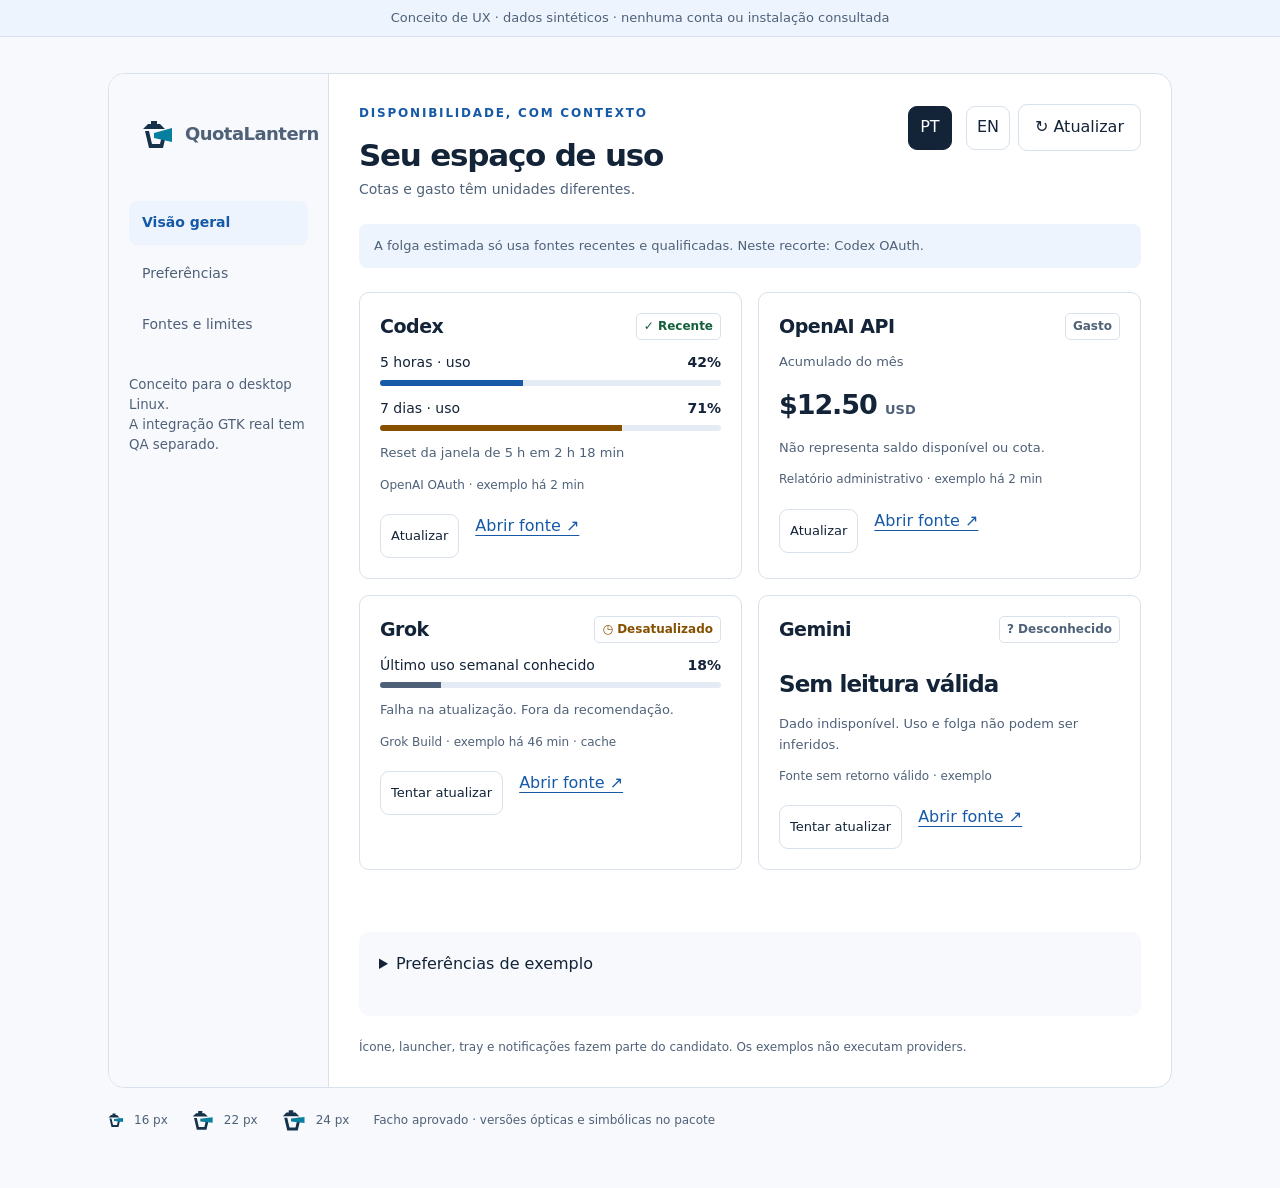
==== site/dashboard.html @ f38db079 "feat: release initial QuotaLantern Linux source preview" ====
<!doctype html><html lang="pt-BR"><head><meta charset="utf-8"><meta name="viewport" content="width=device-width,initial-scale=1"><title>QuotaLantern — Conceito do painel</title><link rel="icon" href="assets/facho-small-light.svg" type="image/svg+xml" media="(prefers-color-scheme: light)"><link rel="icon" href="assets/facho-small-dark.svg" type="image/svg+xml" media="(prefers-color-scheme: dark)"><link rel="stylesheet" href="style.css"><script src="ui.js" defer></script></head><body><a class="skip" href="#main" data-pt="Ir ao conteúdo" data-en="Skip to content">Ir ao conteúdo</a><div class="preview" data-pt="Conceito de UX · dados sintéticos · nenhuma conta ou instalação consultada" data-en="UX concept · synthetic data · no account or installation queried">Conceito de UX · dados sintéticos · nenhuma conta ou instalação consultada</div><div class="app-shell"><div class="app-window"><aside class="sidebar"><a class="brand" href="index.html"><picture><source media="(prefers-color-scheme: dark)" srcset="assets/facho-dark.svg"><img src="assets/facho-light.svg" alt="" width="32" height="32"></picture>QuotaLantern</a><a class="active" href="#main" data-pt="Visão geral" data-en="Overview">Visão geral</a><a href="#settings" data-pt="Preferências" data-en="Preferences">Preferências</a><a href="index.html#sources" data-pt="Fontes e limites" data-en="Sources & limits">Fontes e limites</a><small data-pt="Conceito para o desktop Linux.<br>A integração GTK real tem QA separado." data-en="Linux desktop concept.<br>Real GTK integration needs separate QA.">Conceito para o desktop Linux.<br>A integração GTK real tem QA separado.</small></aside><main class="workspace" id="main"><header class="app-header"><div><div class="eyebrow" data-pt="Disponibilidade, com contexto" data-en="Availability, with context">Disponibilidade, com contexto</div><h1 data-pt="Seu espaço de uso" data-en="Your usage workspace">Seu espaço de uso</h1><p data-pt="Cotas e gasto têm unidades diferentes." data-en="Quotas and spend have different units.">Cotas e gasto têm unidades diferentes.</p></div><div class="actions"><div class="lang" role="group" aria-label="Idioma / Language"><button type="button" data-lang="pt-BR" aria-pressed="true">PT</button><button type="button" data-lang="en" aria-pressed="false">EN</button></div><button type="button" data-demo-refresh data-pt="↻ Atualizar" data-en="↻ Refresh">↻ Atualizar</button></div></header><div class="notice-line" data-pt="A folga estimada só usa fontes recentes e qualificadas. Neste recorte: Codex OAuth." data-en="Headroom uses only fresh, qualified sources. In this scope: Codex OAuth.">A folga estimada só usa fontes recentes e qualificadas. Neste recorte: Codex OAuth.</div>
<div class="provider-grid"><article class="provider-card"><div class="provider-head"><h3>Codex</h3><span class="chip ok" data-pt="✓ Recente" data-en="✓ Fresh">✓ Recente</span></div><div class="meter-label"><span data-pt="5 horas · uso" data-en="5 hours · used">5 horas · uso</span><strong>42%</strong></div><div class="track" role="meter" aria-label="Codex 5 horas / 5 hours" aria-valuemin="0" aria-valuemax="100" aria-valuenow="42"><div class="fill" style="width:42%"></div></div><div class="meter-label"><span data-pt="7 dias · uso" data-en="7 days · used">7 dias · uso</span><strong>71%</strong></div><div class="track" role="meter" aria-label="Codex 7 dias / 7 days" aria-valuemin="0" aria-valuemax="100" aria-valuenow="71"><div class="fill warn" style="width:71%"></div></div><p data-pt="Reset da janela de 5 h em 2 h 18 min" data-en="5 h window resets in 2 h 18 min">Reset da janela de 5 h em 2 h 18 min</p><div class="source" data-pt="OpenAI OAuth · exemplo há 2 min" data-en="OpenAI OAuth · example 2 min ago">OpenAI OAuth · exemplo há 2 min</div><div class="card-actions"><button type="button" data-demo-refresh data-provider="Codex" data-pt="Atualizar" data-en="Refresh">Atualizar</button><a href="https://chatgpt.com/codex/settings/usage" target="_blank" rel="noopener noreferrer" data-pt="Abrir fonte ↗" data-en="Open source ↗">Abrir fonte ↗</a></div></article>
<article class="provider-card"><div class="provider-head"><h3>OpenAI API</h3><span class="chip" data-pt="Gasto" data-en="Spend">Gasto</span></div><p data-pt="Acumulado do mês" data-en="Month to date">Acumulado do mês</p><div class="cost">$12.50 <span>USD</span></div><p data-pt="Não representa saldo disponível ou cota." data-en="Does not represent available balance or quota.">Não representa saldo disponível ou cota.</p><div class="source" data-pt="Relatório administrativo · exemplo há 2 min" data-en="Admin cost report · example 2 min ago">Relatório administrativo · exemplo há 2 min</div><div class="card-actions"><button type="button" data-demo-refresh data-provider="OpenAI API" data-pt="Atualizar" data-en="Refresh">Atualizar</button><a href="https://platform.openai.com/usage" target="_blank" rel="noopener noreferrer" data-pt="Abrir fonte ↗" data-en="Open source ↗">Abrir fonte ↗</a></div></article>
<article class="provider-card"><div class="provider-head"><h3>Grok</h3><span class="chip warn" data-pt="◷ Desatualizado" data-en="◷ Stale">◷ Desatualizado</span></div><div class="meter-label"><span data-pt="Último uso semanal conhecido" data-en="Last known weekly usage">Último uso semanal conhecido</span><strong>18%</strong></div><div class="track"><div class="fill" style="width:18%;background:var(--muted)"></div></div><p data-pt="Falha na atualização. Fora da recomendação." data-en="Refresh failed. Excluded from recommendations.">Falha na atualização. Fora da recomendação.</p><div class="source" data-pt="Grok Build · exemplo há 46 min · cache" data-en="Grok Build · example 46 min ago · cache">Grok Build · exemplo há 46 min · cache</div><div class="card-actions"><button type="button" data-demo-refresh data-provider="Grok" data-pt="Tentar atualizar" data-en="Try refresh">Tentar atualizar</button><a href="https://grok.com/" target="_blank" rel="noopener noreferrer" data-pt="Abrir fonte ↗" data-en="Open source ↗">Abrir fonte ↗</a></div></article>
<article class="provider-card"><div class="provider-head"><h3>Gemini</h3><span class="chip" data-pt="? Desconhecido" data-en="? Unknown">? Desconhecido</span></div><div class="unknown" data-pt="Sem leitura válida" data-en="No valid reading">Sem leitura válida</div><p data-pt="Dado indisponível. Uso e folga não podem ser inferidos." data-en="Reading unavailable. Usage and headroom cannot be inferred.">Dado indisponível. Uso e folga não podem ser inferidos.</p><div class="source" data-pt="Fonte sem retorno válido · exemplo" data-en="No valid response from source · example">Fonte sem retorno válido · exemplo</div><div class="card-actions"><button type="button" data-demo-refresh data-provider="Gemini" data-pt="Tentar atualizar" data-en="Try refresh">Tentar atualizar</button><a href="https://aistudio.google.com/" target="_blank" rel="noopener noreferrer" data-pt="Abrir fonte ↗" data-en="Open source ↗">Abrir fonte ↗</a></div></article></div><p class="demo-status" role="status" aria-live="polite" id="demo-status"></p>
<details class="settings" id="settings"><summary data-pt="Preferências de exemplo" data-en="Example preferences">Preferências de exemplo</summary><label><input type="checkbox" checked><span data-pt="Avisar quando uma cota se recuperar" data-en="Notify when an allowance recovers">Avisar quando uma cota se recuperar</span></label><label><input type="checkbox"><span data-pt="Incluir som nas notificações" data-en="Play a notification sound">Incluir som nas notificações</span></label><p class="small" data-pt="Controles locais do conceito. Não alteram a configuração instalada." data-en="Local concept controls. Installed configuration is not changed.">Controles locais do conceito. Não alteram a configuração instalada.</p></details><p class="app-bottom" data-pt="Ícone, launcher, tray e notificações fazem parte do candidato. Os exemplos não executam providers." data-en="Icon, launcher, tray and notifications belong to the candidate. Examples do not execute providers.">Ícone, launcher, tray e notificações fazem parte do candidato. Os exemplos não executam providers.</p></main></div><div class="icon-strip" aria-label="Proposta do ícone em tamanhos de painel"><figure><picture><source media="(prefers-color-scheme: dark)" srcset="assets/facho-small-dark.svg"><img src="assets/facho-small-light.svg" alt="" width="16" height="16"></picture><figcaption>16 px</figcaption></figure><figure><picture><source media="(prefers-color-scheme: dark)" srcset="assets/facho-small-dark.svg"><img src="assets/facho-small-light.svg" alt="" width="22" height="22"></picture><figcaption>22 px</figcaption></figure><figure><picture><source media="(prefers-color-scheme: dark)" srcset="assets/facho-small-dark.svg"><img src="assets/facho-small-light.svg" alt="" width="24" height="24"></picture><figcaption>24 px</figcaption></figure><span data-pt="Facho aprovado · versões ópticas e simbólicas no pacote" data-en="Approved Facho · optical and symbolic versions in the package">Facho aprovado · versões ópticas e simbólicas no pacote</span></div></div></body></html>
---- site/style.css ----
:root{color-scheme:light dark;--bg:#f7f9fc;--surface:#fff;--ink:#132338;--muted:#4f6178;--line:#d8e1ec;--accent:#165aa7;--soft:#edf4fd;--ok:#14603c;--warn:#875000;--error:#a52b34;--track:#e4ebf4;font-family:system-ui,-apple-system,BlinkMacSystemFont,"Segoe UI",sans-serif;font-size:16px}
*{box-sizing:border-box}body{margin:0;background:var(--bg);color:var(--ink);line-height:1.55}a{color:var(--accent);text-underline-offset:4px}button,.button{font:inherit;border:1px solid var(--line);border-radius:9px;padding:10px 16px;background:var(--surface);color:var(--ink);cursor:pointer;text-decoration:none;display:inline-flex;align-items:center;justify-content:center;min-height:44px;gap:8px}button:hover,.button:hover{background:var(--soft)}.primary{background:var(--accent);color:#fff;border-color:var(--accent)}.primary:hover{background:#124d91;color:#fff}button:focus-visible,a:focus-visible{outline:3px solid #9a5c00;outline-offset:4px}img{max-width:100%;display:block}.brand{display:flex;align-items:center;gap:11px;font-weight:700;text-decoration:none;color:var(--ink);letter-spacing:-.03em}.brand picture{display:block;flex:none}.brand img{width:38px;height:38px}.shell{max-width:1120px;margin:auto;padding:0 28px}.nav{display:flex;align-items:center;justify-content:space-between;padding:22px 0;gap:20px}.nav-links,.actions,.lang{display:flex;align-items:center;gap:14px;flex-wrap:wrap}.lang button{padding:7px 10px;min-width:44px}.lang button[aria-pressed=true]{background:var(--ink);color:var(--surface);border-color:var(--ink)}.preview{font-size:13px;padding:8px 16px;text-align:center;background:var(--soft);color:var(--muted);border-bottom:1px solid var(--line)}h1,h2,h3,p{margin:0}h1{font-size:clamp(36px,5.8vw,68px);line-height:1.06;letter-spacing:-.055em;max-width:790px}h2{font-size:32px;line-height:1.2;letter-spacing:-.04em}h3{font-size:19px;line-height:1.3;letter-spacing:-.025em}.eyebrow{font-size:12px;letter-spacing:.15em;font-weight:650;text-transform:uppercase;color:var(--accent);margin-bottom:16px}.muted{color:var(--muted)}.hero{padding:70px 0 42px;display:grid;grid-template-columns:1.2fr .8fr;gap:56px;align-items:center}.hero .lead{font-size:19px;color:var(--muted);max-width:560px;margin:24px 0}.hero .actions{margin:24px 0}.small{font-size:13px;color:var(--muted)}.sample-window{background:var(--surface);border:1px solid var(--line);border-radius:16px;box-shadow:0 16px 45px #13233810;overflow:hidden}.window-bar{padding:14px 18px;border-bottom:1px solid var(--line);display:flex;align-items:center;justify-content:space-between;gap:12px}.window-bar .brand img{width:24px;height:24px}.sample-content{padding:20px}.provider-head{display:flex;align-items:center;justify-content:space-between;gap:16px;margin-bottom:12px}.chip{display:inline-flex;align-items:center;gap:5px;border:1px solid var(--line);border-radius:5px;font-size:12px;padding:3px 7px;font-weight:600;color:var(--muted);white-space:nowrap}.chip.ok{color:var(--ok)}.chip.warn{color:var(--warn)}.chip.error{color:var(--error)}.meter-label{display:flex;justify-content:space-between;gap:16px;font-size:14px;margin:12px 0 6px}.track{height:6px;border-radius:20px;background:var(--track);overflow:hidden}.fill{height:100%;background:var(--accent)}.fill.warn{background:var(--warn)}.source{font-size:12px;color:var(--muted);margin-top:8px}.sample-divider{height:1px;background:var(--line);margin:20px 0}.cost{font-size:27px;font-weight:650;font-variant-numeric:tabular-nums;letter-spacing:-.04em}.cost span{font-size:13px;color:var(--muted);letter-spacing:0}.facts{display:grid;grid-template-columns:repeat(3,1fr);gap:30px;padding:46px 0 65px;border-bottom:1px solid var(--line)}.facts p{color:var(--muted);margin-top:12px}.section{padding:64px 0;border-bottom:1px solid var(--line)}.section p{max-width:720px;margin:18px 0;color:var(--muted)}.support{width:100%;border-collapse:collapse;font-size:14px;margin-top:28px}.support th,.support td{text-align:left;padding:16px 14px;border-bottom:1px solid var(--line);vertical-align:top}.support th:first-child,.support td:first-child{padding-left:0}.support th{color:var(--muted);font-weight:550}.support td:first-child{font-weight:650}.two-col{display:grid;grid-template-columns:1fr 1fr;gap:50px}.note{background:var(--soft);padding:20px;border-radius:10px}.note p{margin:10px 0 0}.footer{padding:30px 0 50px;display:flex;justify-content:space-between;align-items:center;gap:20px;font-size:13px;color:var(--muted)}.skip{position:absolute;top:-80px;left:16px;background:var(--surface);padding:10px;z-index:5}.skip:focus{top:10px}.app-shell{max-width:1120px;margin:36px auto;padding:0 28px}.app-window{display:grid;grid-template-columns:220px 1fr;background:var(--surface);border:1px solid var(--line);border-radius:16px;overflow:hidden;min-height:650px}.sidebar{padding:26px 20px;background:var(--bg);border-right:1px solid var(--line)}.sidebar .brand{font-size:18px;margin-bottom:40px}.sidebar .brand img{width:32px;height:32px}.sidebar a{display:flex;align-items:center;text-decoration:none;color:var(--muted);padding:11px 13px;margin:7px 0;border-radius:8px;font-size:14px;min-height:44px}.sidebar a.active{background:var(--soft);color:var(--accent);font-weight:650}.sidebar small{display:block;margin-top:28px;color:var(--muted);line-height:1.5}.workspace{padding:30px}.app-header{display:flex;justify-content:space-between;gap:16px;align-items:start}.app-header h1{font-size:31px;letter-spacing:-.04em}.app-header p{font-size:14px;color:var(--muted);margin-top:7px}.app-header .actions{gap:8px}.notice-line{margin:24px 0;padding:12px 15px;background:var(--soft);border-radius:8px;font-size:13px;color:var(--muted)}.provider-grid{display:grid;grid-template-columns:1fr 1fr;gap:16px}.provider-card{border:1px solid var(--line);border-radius:10px;padding:20px}.provider-card p{font-size:13px;color:var(--muted);margin:12px 0}.card-actions{display:flex;gap:16px;margin-top:20px}.card-actions button{font-size:13px;padding:6px 10px;min-height:44px}.unknown{font-size:23px;letter-spacing:-.04em;font-weight:600;margin:24px 0 6px}.app-bottom{font-size:12px;color:var(--muted);margin-top:22px}.demo-status{margin:16px 0;color:var(--muted);font-size:13px;min-height:22px}.settings{margin-top:24px;padding:20px;background:var(--bg);border-radius:10px}.settings summary{cursor:pointer;min-height:44px}.settings label{display:flex;align-items:center;gap:12px;min-height:44px}.settings input{width:20px;height:20px;accent-color:var(--accent)}.icon-strip{display:flex;align-items:center;gap:24px;padding:20px 0;color:var(--muted);font-size:12px}.icon-strip figure{margin:0;display:flex;align-items:center;gap:10px}.icon-strip img{flex:none}.icon-strip .symbolic{background:var(--ink);padding:6px;border-radius:6px;box-sizing:content-box}.icon-strip figcaption{white-space:nowrap}[hidden]{display:none!important}
@media(prefers-color-scheme:dark){:root{--bg:#101b2b;--surface:#17263b;--ink:#eef4fe;--muted:#b5c4d8;--line:#344762;--accent:#87baff;--soft:#213550;--ok:#83d5ab;--warn:#ffd18a;--error:#ffadb1;--track:#34445d}.primary{background:#87baff;color:#102033;border-color:#87baff}.primary:hover{background:#a6cbff;color:#102033}button:focus-visible,a:focus-visible{outline-color:#ffd18a}.sample-window{box-shadow:none}}
@media(max-width:900px){.hero{gap:28px;grid-template-columns:1fr 1fr}.hero h1{font-size:46px}.app-window{grid-template-columns:1fr}.sidebar{border-right:0;border-bottom:1px solid var(--line);display:flex;align-items:center;gap:12px;padding:15px 20px;flex-wrap:wrap}.sidebar .brand{margin:0 auto 0 0}.sidebar a{margin:0}.sidebar small{display:none}.workspace{padding:24px}.app-header{flex-wrap:wrap}}
@media(max-width:620px){.shell,.app-shell{padding:0 18px}.nav{flex-wrap:wrap;padding:18px 0;gap:14px}.nav-links{font-size:14px}.hero{grid-template-columns:1fr;padding:40px 0 30px;gap:24px}.hero h1{font-size:42px}.hero .lead{font-size:17px}.facts,.two-col,.provider-grid{grid-template-columns:1fr;gap:22px}.facts{padding:30px 0 40px}.section{padding:40px 0}.section h2{font-size:28px}.support,.support tbody,.support tr,.support td{display:block}.support thead{display:none}.support tr{padding:15px 0;border-bottom:1px solid var(--line)}.support td{padding:4px 0;border:0}.footer{flex-wrap:wrap}.app-shell{margin:22px auto}.workspace{padding:18px}.sidebar{padding:14px}.sidebar a{padding:8px}.app-header h1{font-size:28px}.provider-card{padding:18px}.icon-strip{flex-wrap:wrap;gap:18px}.preview{font-size:12px}.app-window{border-radius:12px}}
@media(prefers-reduced-motion:no-preference){button,a{transition:background-color .12s ease,color .12s ease}}
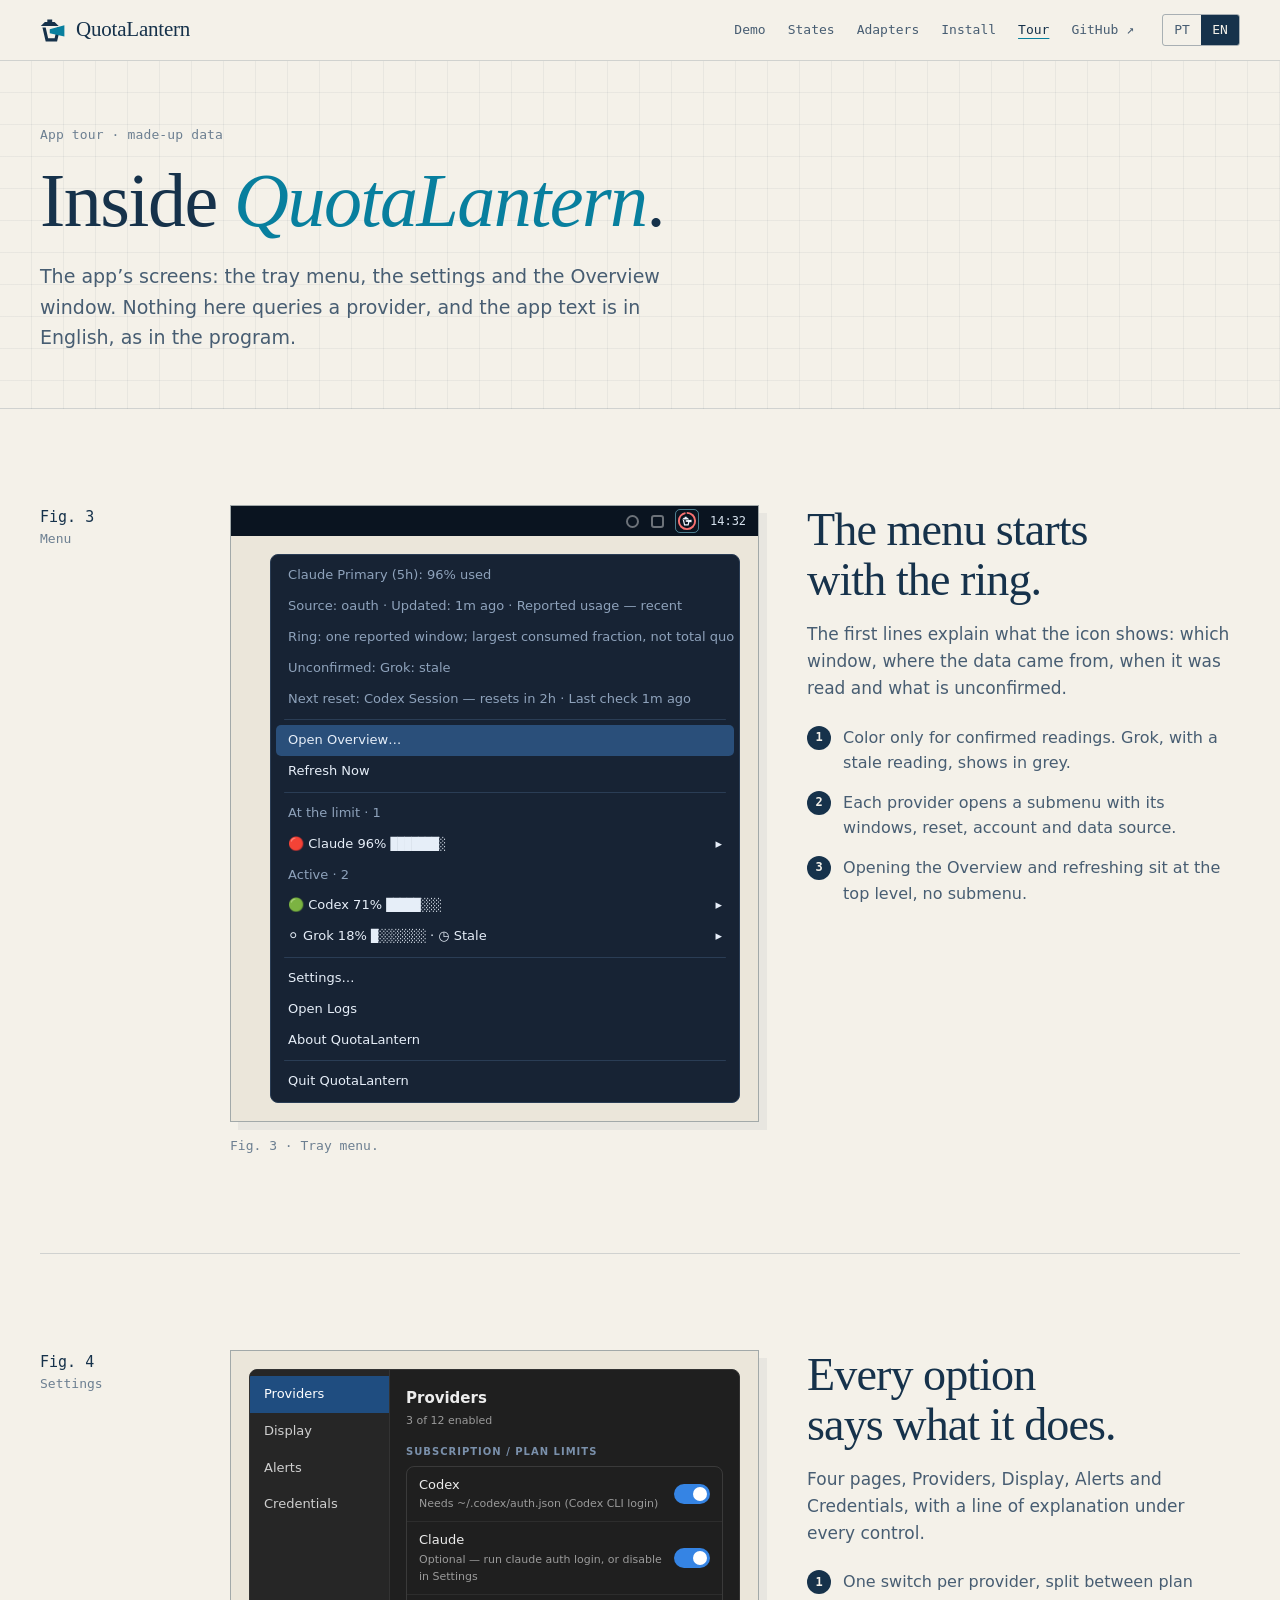
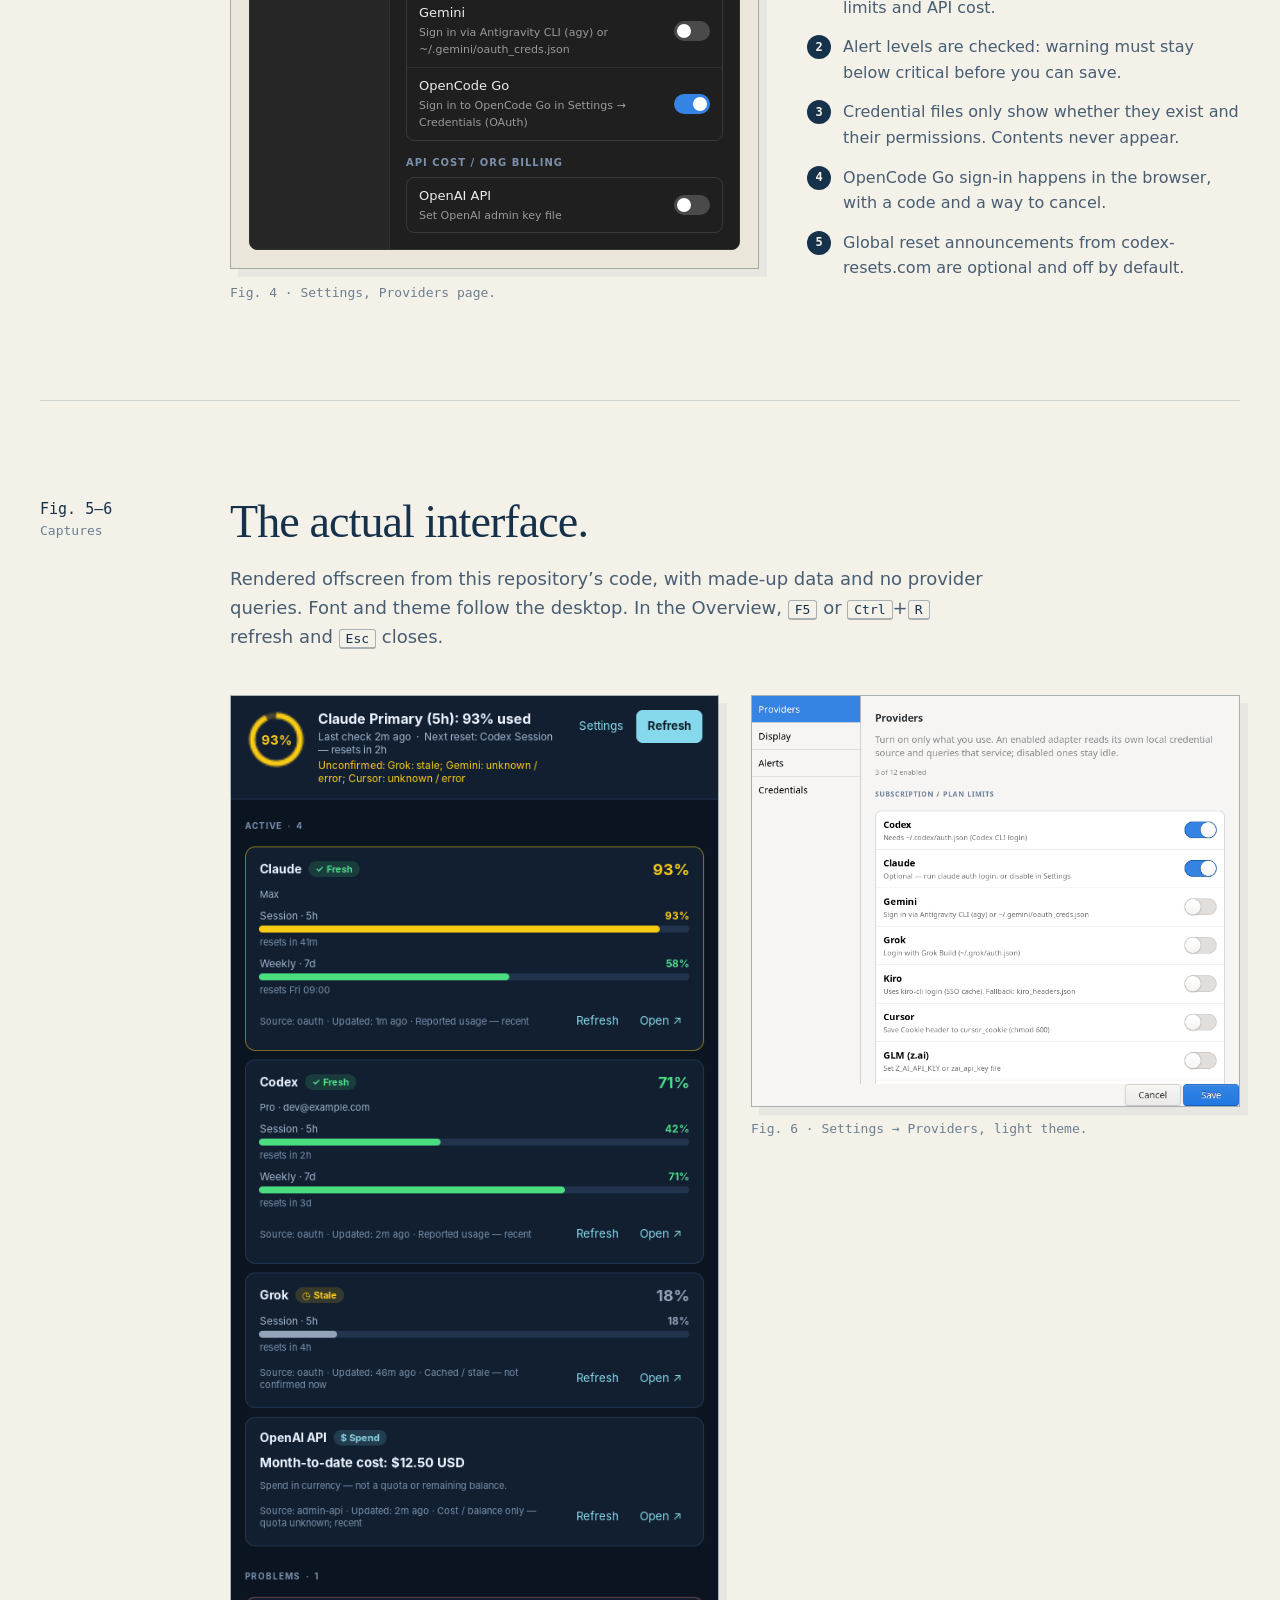
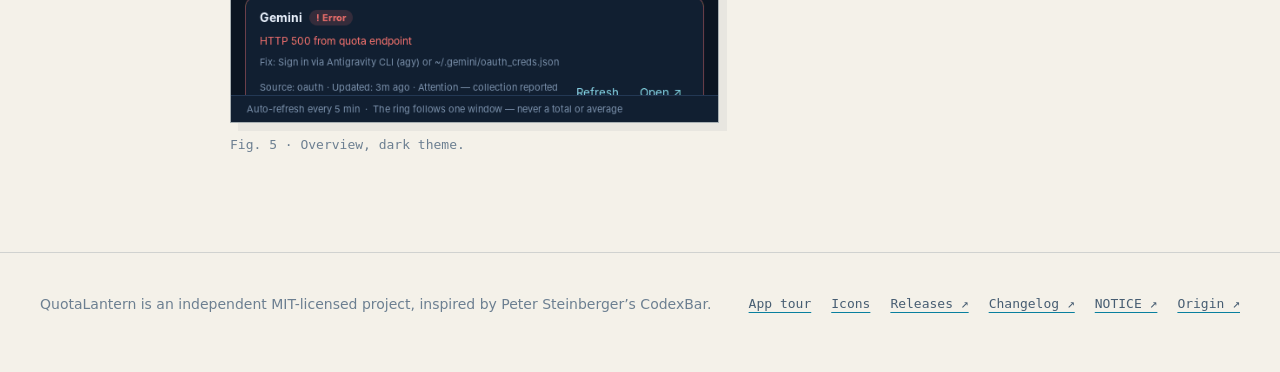
==== commit 9e6ec989: "feat(site): redesign website as an instrument data sheet The previous landing page followed a generi" ====
--- a/site/dashboard.html
+++ b/site/dashboard.html
@@ -1,6 +1,154 @@
-<!doctype html><html lang="pt-BR"><head><meta charset="utf-8"><meta name="viewport" content="width=device-width,initial-scale=1"><title>QuotaLantern — Conceito do painel</title><link rel="icon" href="assets/facho-small-light.svg" type="image/svg+xml" media="(prefers-color-scheme: light)"><link rel="icon" href="assets/facho-small-dark.svg" type="image/svg+xml" media="(prefers-color-scheme: dark)"><link rel="stylesheet" href="style.css"><script src="ui.js" defer></script></head><body><a class="skip" href="#main" data-pt="Ir ao conteúdo" data-en="Skip to content">Ir ao conteúdo</a><div class="preview" data-pt="Conceito de UX · dados sintéticos · nenhuma conta ou instalação consultada" data-en="UX concept · synthetic data · no account or installation queried">Conceito de UX · dados sintéticos · nenhuma conta ou instalação consultada</div><div class="app-shell"><div class="app-window"><aside class="sidebar"><a class="brand" href="index.html"><picture><source media="(prefers-color-scheme: dark)" srcset="assets/facho-dark.svg"><img src="assets/facho-light.svg" alt="" width="32" height="32"></picture>QuotaLantern</a><a class="active" href="#main" data-pt="Visão geral" data-en="Overview">Visão geral</a><a href="#settings" data-pt="Preferências" data-en="Preferences">Preferências</a><a href="index.html#sources" data-pt="Fontes e limites" data-en="Sources & limits">Fontes e limites</a><small data-pt="Conceito para o desktop Linux.<br>A integração GTK real tem QA separado." data-en="Linux desktop concept.<br>Real GTK integration needs separate QA.">Conceito para o desktop Linux.<br>A integração GTK real tem QA separado.</small></aside><main class="workspace" id="main"><header class="app-header"><div><div class="eyebrow" data-pt="Disponibilidade, com contexto" data-en="Availability, with context">Disponibilidade, com contexto</div><h1 data-pt="Seu espaço de uso" data-en="Your usage workspace">Seu espaço de uso</h1><p data-pt="Cotas e gasto têm unidades diferentes." data-en="Quotas and spend have different units.">Cotas e gasto têm unidades diferentes.</p></div><div class="actions"><div class="lang" role="group" aria-label="Idioma / Language"><button type="button" data-lang="pt-BR" aria-pressed="true">PT</button><button type="button" data-lang="en" aria-pressed="false">EN</button></div><button type="button" data-demo-refresh data-pt="↻ Atualizar" data-en="↻ Refresh">↻ Atualizar</button></div></header><div class="notice-line" data-pt="A folga estimada só usa fontes recentes e qualificadas. Neste recorte: Codex OAuth." data-en="Headroom uses only fresh, qualified sources. In this scope: Codex OAuth.">A folga estimada só usa fontes recentes e qualificadas. Neste recorte: Codex OAuth.</div>
-<div class="provider-grid"><article class="provider-card"><div class="provider-head"><h3>Codex</h3><span class="chip ok" data-pt="✓ Recente" data-en="✓ Fresh">✓ Recente</span></div><div class="meter-label"><span data-pt="5 horas · uso" data-en="5 hours · used">5 horas · uso</span><strong>42%</strong></div><div class="track" role="meter" aria-label="Codex 5 horas / 5 hours" aria-valuemin="0" aria-valuemax="100" aria-valuenow="42"><div class="fill" style="width:42%"></div></div><div class="meter-label"><span data-pt="7 dias · uso" data-en="7 days · used">7 dias · uso</span><strong>71%</strong></div><div class="track" role="meter" aria-label="Codex 7 dias / 7 days" aria-valuemin="0" aria-valuemax="100" aria-valuenow="71"><div class="fill warn" style="width:71%"></div></div><p data-pt="Reset da janela de 5 h em 2 h 18 min" data-en="5 h window resets in 2 h 18 min">Reset da janela de 5 h em 2 h 18 min</p><div class="source" data-pt="OpenAI OAuth · exemplo há 2 min" data-en="OpenAI OAuth · example 2 min ago">OpenAI OAuth · exemplo há 2 min</div><div class="card-actions"><button type="button" data-demo-refresh data-provider="Codex" data-pt="Atualizar" data-en="Refresh">Atualizar</button><a href="https://chatgpt.com/codex/settings/usage" target="_blank" rel="noopener noreferrer" data-pt="Abrir fonte ↗" data-en="Open source ↗">Abrir fonte ↗</a></div></article>
-<article class="provider-card"><div class="provider-head"><h3>OpenAI API</h3><span class="chip" data-pt="Gasto" data-en="Spend">Gasto</span></div><p data-pt="Acumulado do mês" data-en="Month to date">Acumulado do mês</p><div class="cost">$12.50 <span>USD</span></div><p data-pt="Não representa saldo disponível ou cota." data-en="Does not represent available balance or quota.">Não representa saldo disponível ou cota.</p><div class="source" data-pt="Relatório administrativo · exemplo há 2 min" data-en="Admin cost report · example 2 min ago">Relatório administrativo · exemplo há 2 min</div><div class="card-actions"><button type="button" data-demo-refresh data-provider="OpenAI API" data-pt="Atualizar" data-en="Refresh">Atualizar</button><a href="https://platform.openai.com/usage" target="_blank" rel="noopener noreferrer" data-pt="Abrir fonte ↗" data-en="Open source ↗">Abrir fonte ↗</a></div></article>
-<article class="provider-card"><div class="provider-head"><h3>Grok</h3><span class="chip warn" data-pt="◷ Desatualizado" data-en="◷ Stale">◷ Desatualizado</span></div><div class="meter-label"><span data-pt="Último uso semanal conhecido" data-en="Last known weekly usage">Último uso semanal conhecido</span><strong>18%</strong></div><div class="track"><div class="fill" style="width:18%;background:var(--muted)"></div></div><p data-pt="Falha na atualização. Fora da recomendação." data-en="Refresh failed. Excluded from recommendations.">Falha na atualização. Fora da recomendação.</p><div class="source" data-pt="Grok Build · exemplo há 46 min · cache" data-en="Grok Build · example 46 min ago · cache">Grok Build · exemplo há 46 min · cache</div><div class="card-actions"><button type="button" data-demo-refresh data-provider="Grok" data-pt="Tentar atualizar" data-en="Try refresh">Tentar atualizar</button><a href="https://grok.com/" target="_blank" rel="noopener noreferrer" data-pt="Abrir fonte ↗" data-en="Open source ↗">Abrir fonte ↗</a></div></article>
-<article class="provider-card"><div class="provider-head"><h3>Gemini</h3><span class="chip" data-pt="? Desconhecido" data-en="? Unknown">? Desconhecido</span></div><div class="unknown" data-pt="Sem leitura válida" data-en="No valid reading">Sem leitura válida</div><p data-pt="Dado indisponível. Uso e folga não podem ser inferidos." data-en="Reading unavailable. Usage and headroom cannot be inferred.">Dado indisponível. Uso e folga não podem ser inferidos.</p><div class="source" data-pt="Fonte sem retorno válido · exemplo" data-en="No valid response from source · example">Fonte sem retorno válido · exemplo</div><div class="card-actions"><button type="button" data-demo-refresh data-provider="Gemini" data-pt="Tentar atualizar" data-en="Try refresh">Tentar atualizar</button><a href="https://aistudio.google.com/" target="_blank" rel="noopener noreferrer" data-pt="Abrir fonte ↗" data-en="Open source ↗">Abrir fonte ↗</a></div></article></div><p class="demo-status" role="status" aria-live="polite" id="demo-status"></p>
-<details class="settings" id="settings"><summary data-pt="Preferências de exemplo" data-en="Example preferences">Preferências de exemplo</summary><label><input type="checkbox" checked><span data-pt="Avisar quando uma cota se recuperar" data-en="Notify when an allowance recovers">Avisar quando uma cota se recuperar</span></label><label><input type="checkbox"><span data-pt="Incluir som nas notificações" data-en="Play a notification sound">Incluir som nas notificações</span></label><p class="small" data-pt="Controles locais do conceito. Não alteram a configuração instalada." data-en="Local concept controls. Installed configuration is not changed.">Controles locais do conceito. Não alteram a configuração instalada.</p></details><p class="app-bottom" data-pt="Ícone, launcher, tray e notificações fazem parte do candidato. Os exemplos não executam providers." data-en="Icon, launcher, tray and notifications belong to the candidate. Examples do not execute providers.">Ícone, launcher, tray e notificações fazem parte do candidato. Os exemplos não executam providers.</p></main></div><div class="icon-strip" aria-label="Proposta do ícone em tamanhos de painel"><figure><picture><source media="(prefers-color-scheme: dark)" srcset="assets/facho-small-dark.svg"><img src="assets/facho-small-light.svg" alt="" width="16" height="16"></picture><figcaption>16 px</figcaption></figure><figure><picture><source media="(prefers-color-scheme: dark)" srcset="assets/facho-small-dark.svg"><img src="assets/facho-small-light.svg" alt="" width="22" height="22"></picture><figcaption>22 px</figcaption></figure><figure><picture><source media="(prefers-color-scheme: dark)" srcset="assets/facho-small-dark.svg"><img src="assets/facho-small-light.svg" alt="" width="24" height="24"></picture><figcaption>24 px</figcaption></figure><span data-pt="Facho aprovado · versões ópticas e simbólicas no pacote" data-en="Approved Facho · optical and symbolic versions in the package">Facho aprovado · versões ópticas e simbólicas no pacote</span></div></div></body></html>
+<!doctype html>
+<html lang="pt-BR">
+<head>
+<meta charset="utf-8">
+<meta name="viewport" content="width=device-width,initial-scale=1">
+<title>QuotaLantern · Tour do app</title>
+<meta name="description" content="As telas do QuotaLantern com dados inventados: menu da bandeja, configurações e janela Overview." data-pt-content="As telas do QuotaLantern com dados inventados: menu da bandeja, configurações e janela Overview." data-en-content="QuotaLantern’s screens with made-up data: tray menu, settings and the Overview window.">
+<meta name="theme-color" content="#f4f1e9" media="(prefers-color-scheme: light)">
+<meta name="theme-color" content="#0d2030" media="(prefers-color-scheme: dark)">
+<meta property="og:title" content="QuotaLantern">
+<meta property="og:description" content="QuotaLantern’s screens with made-up data: tray menu, settings and the Overview window.">
+<link rel="icon" href="assets/facho-small-light.svg" type="image/svg+xml" media="(prefers-color-scheme: light)">
+<link rel="icon" href="assets/facho-small-dark.svg" type="image/svg+xml" media="(prefers-color-scheme: dark)">
+<link rel="stylesheet" href="style.css">
+<script src="ui.js" defer></script>
+</head>
+<body data-pt-title="QuotaLantern · Tour do app" data-en-title="QuotaLantern · App tour">
+<a class="skip" href="#main" data-pt="Pular para o conteúdo" data-en="Skip to content">Pular para o conteúdo</a>
+<p id="live" class="sr-only" aria-live="polite"></p>
+<header class="top">
+  <div class="wrap">
+    <a class="mark-word" href="index.html"><picture><source media="(prefers-color-scheme: dark)" srcset="assets/facho-dark.svg"><img src="assets/facho-light.svg" alt="" width="26" height="26"></picture>QuotaLantern</a>
+    <nav aria-label="Seções" data-pt-aria="Seções" data-en-aria="Sections">
+      <a href="index.html#demo" data-pt="Demonstração" data-en="Demo">Demonstração</a><a href="index.html#estados" data-pt="Estados" data-en="States">Estados</a><a href="index.html#adaptadores" data-pt="Adaptadores" data-en="Adapters">Adaptadores</a><a href="index.html#instalar" data-pt="Instalar" data-en="Install">Instalar</a><a href="dashboard.html" aria-current="page">Tour</a><a href="https://github.com/caiolombello/quotalantern">GitHub ↗</a>
+    </nav>
+    <div class="lang" role="group" aria-label="Idioma / Language"><button type="button" data-lang="pt-BR" aria-pressed="true">PT</button><button type="button" data-lang="en" aria-pressed="false">EN</button></div>
+  </div>
+</header>
+
+<main id="main">
+  <section class="page-head gridded">
+    <div class="wrap">
+      <p class="meta" data-pt="Tour do app · dados inventados" data-en="App tour · made-up data">Tour do app · dados inventados</p>
+      <h1 class="display" data-pt="Por dentro do <em>QuotaLantern</em>." data-en="Inside <em>QuotaLantern</em>.">Por dentro do <em>QuotaLantern</em>.</h1>
+      <p class="lede" data-pt="As telas do app: o menu da bandeja, as configurações e a janela Overview. Nada aqui consulta provedores, e o texto do app é em inglês, como no programa." data-en="The app’s screens: the tray menu, the settings and the Overview window. Nothing here queries a provider, and the app text is in English, as in the program.">As telas do app: o menu da bandeja, as configurações e a janela Overview. Nada aqui consulta provedores, e o texto do app é em inglês, como no programa.</p>
+    </div>
+  </section>
+
+  <section class="wrap sec" aria-labelledby="menu-title">
+    <div class="sec-label"><b>Fig. 3</b><span data-pt="Menu" data-en="Menu">Menu</span></div>
+    <div class="figure-row">
+      <figure>
+        <div class="plate">
+          <div class="panel" aria-hidden="true"><span class="glyph round"></span><span class="glyph"></span><span class="tray-ring" data-static-ring="96,critical"></span><span>14:32</span></div>
+          <ul class="menu-mock" aria-hidden="true">
+              <li class="dim">Claude Primary (5h): 96% used</li>
+              <li class="dim">Source: oauth · Updated: 1m ago · Reported usage — recent</li>
+              <li class="dim">Ring: one reported window; largest consumed fraction, not total quota.</li>
+              <li class="dim">Unconfirmed: Grok: stale</li>
+              <li class="dim">Next reset: Codex Session — resets in 2h  ·  Last check 1m ago</li>
+              <li class="sep"></li>
+              <li class="on">Open Overview…</li>
+              <li>Refresh Now</li>
+              <li class="sep"></li>
+              <li class="dim">At the limit · 1</li>
+              <li><span>🔴  Claude  96%  <span class="blk">███████░</span></span><span>▸</span></li>
+              <li class="dim">Active · 2</li>
+              <li><span>🟢  Codex  71%  <span class="blk">█████░░░</span></span><span>▸</span></li>
+              <li><span>⚪  Grok  18%  <span class="blk">█░░░░░░░</span>  · ◷ Stale</span><span>▸</span></li>
+              <li class="sep"></li>
+              <li>Settings…</li>
+              <li>Open Logs</li>
+              <li>About QuotaLantern</li>
+              <li class="sep"></li>
+              <li>Quit QuotaLantern</li>
+            </ul>
+        </div>
+        <figcaption class="caption plate-cap" data-pt="Fig. 3 · Menu da bandeja." data-en="Fig. 3 · Tray menu.">Fig. 3 · Menu da bandeja.</figcaption>
+      </figure>
+      <div class="copy-col">
+        <h2 class="display" id="menu-title" data-pt="O menu começa pelo anel." data-en="The menu starts with the ring.">O menu começa pelo anel.</h2>
+        <p data-pt="As primeiras linhas explicam o que o ícone mostra: qual janela, de onde veio o dado, quando foi lido e o que ficou sem confirmação." data-en="The first lines explain what the icon shows: which window, where the data came from, when it was read and what is unconfirmed.">As primeiras linhas explicam o que o ícone mostra: qual janela, de onde veio o dado, quando foi lido e o que ficou sem confirmação.</p>
+        <ol class="points">
+            <li data-pt="Cor só para leituras confirmadas. O Grok, com leitura antiga, aparece em cinza." data-en="Color only for confirmed readings. Grok, with a stale reading, shows in grey.">Cor só para leituras confirmadas. O Grok, com leitura antiga, aparece em cinza.</li>
+            <li data-pt="Cada provedor abre um submenu com as janelas, o reset, a conta e a origem do dado." data-en="Each provider opens a submenu with its windows, reset, account and data source.">Cada provedor abre um submenu com as janelas, o reset, a conta e a origem do dado.</li>
+            <li data-pt="Abrir a Overview e atualizar ficam no primeiro nível, sem submenu." data-en="Opening the Overview and refreshing sit at the top level, no submenu.">Abrir a Overview e atualizar ficam no primeiro nível, sem submenu.</li>
+        </ol>
+      </div>
+    </div>
+  </section>
+
+  <section class="wrap sec" aria-labelledby="settings-title">
+    <div class="sec-label"><b>Fig. 4</b>Settings</div>
+    <div class="figure-row">
+      <figure>
+        <div class="plate"><div class="settings-mock" aria-hidden="true">
+              <nav><span class="on">Providers</span><span>Display</span><span>Alerts</span><span>Credentials</span></nav>
+              <div class="pane">
+                <h4>Providers</h4>
+                <span class="count">3 of 12 enabled</span>
+                <div class="grp">SUBSCRIPTION / PLAN LIMITS</div>
+                <div class="rows">
+                  <div class="row"><div>Codex<small>Needs ~/.codex/auth.json (Codex CLI login)</small></div><span class="switch on"></span></div>
+                  <div class="row"><div>Claude<small>Optional — run claude auth login, or disable in Settings</small></div><span class="switch on"></span></div>
+                  <div class="row"><div>Gemini<small>Sign in via Antigravity CLI (agy) or ~/.gemini/oauth_creds.json</small></div><span class="switch"></span></div>
+                  <div class="row"><div>OpenCode Go<small>Sign in to OpenCode Go in Settings → Credentials (OAuth)</small></div><span class="switch on"></span></div>
+                </div>
+                <div class="grp">API COST / ORG BILLING</div>
+                <div class="rows">
+                  <div class="row"><div>OpenAI API<small>Set OpenAI admin key file</small></div><span class="switch"></span></div>
+                </div>
+              </div>
+            </div></div>
+        <figcaption class="caption plate-cap" data-pt="Fig. 4 · Settings, página Providers." data-en="Fig. 4 · Settings, Providers page.">Fig. 4 · Settings, página Providers.</figcaption>
+      </figure>
+      <div class="copy-col">
+        <h2 class="display" id="settings-title" data-pt="Cada opção diz o que faz." data-en="Every option says what it does.">Cada opção diz o que faz.</h2>
+        <p data-pt="Quatro páginas, Providers, Display, Alerts e Credentials, com uma linha de explicação embaixo de cada controle." data-en="Four pages, Providers, Display, Alerts and Credentials, with a line of explanation under every control.">Quatro páginas, Providers, Display, Alerts e Credentials, com uma linha de explicação embaixo de cada controle.</p>
+        <ol class="points">
+            <li data-pt="Um interruptor por provedor, separados entre limite de plano e custo de API." data-en="One switch per provider, split between plan limits and API cost.">Um interruptor por provedor, separados entre limite de plano e custo de API.</li>
+            <li data-pt="Os níveis de alerta são conferidos: o aviso precisa ficar abaixo do crítico para salvar." data-en="Alert levels are checked: warning must stay below critical before you can save.">Os níveis de alerta são conferidos: o aviso precisa ficar abaixo do crítico para salvar.</li>
+            <li data-pt="Arquivos de credencial mostram só se existem e qual a permissão. O conteúdo nunca aparece." data-en="Credential files only show whether they exist and their permissions. Contents never appear.">Arquivos de credencial mostram só se existem e qual a permissão. O conteúdo nunca aparece.</li>
+            <li data-pt="O login do OpenCode Go acontece no navegador, com código e opção de cancelar." data-en="OpenCode Go sign-in happens in the browser, with a code and a way to cancel.">O login do OpenCode Go acontece no navegador, com código e opção de cancelar.</li>
+            <li data-pt="Anúncios de reset globais, vindos do codex-resets.com, são opcionais e ficam desligados por padrão." data-en="Global reset announcements from codex-resets.com are optional and off by default.">Anúncios de reset globais, vindos do codex-resets.com, são opcionais e ficam desligados por padrão.</li>
+        </ol>
+      </div>
+    </div>
+  </section>
+
+  <section class="wrap sec" aria-labelledby="captures-title">
+    <div class="sec-label"><b>Fig. 5–6</b><span data-pt="Capturas" data-en="Captures">Capturas</span></div>
+    <div>
+      <div class="sec-head">
+        <h2 class="display" id="captures-title" data-pt="A interface de verdade." data-en="The actual interface.">A interface de verdade.</h2>
+        <p data-pt="Renderizadas fora da tela a partir do código deste repositório, com dados inventados e sem consultar provedores. Fonte e tema seguem o desktop. Na Overview, <kbd>F5</kbd> ou <kbd>Ctrl</kbd>+<kbd>R</kbd> atualizam e <kbd>Esc</kbd> fecha." data-en="Rendered offscreen from this repository’s code, with made-up data and no provider queries. Font and theme follow the desktop. In the Overview, <kbd>F5</kbd> or <kbd>Ctrl</kbd>+<kbd>R</kbd> refresh and <kbd>Esc</kbd> closes.">Renderizadas fora da tela a partir do código deste repositório, com dados inventados e sem consultar provedores. Fonte e tema seguem o desktop. Na Overview, <kbd>F5</kbd> ou <kbd>Ctrl</kbd>+<kbd>R</kbd> atualizam e <kbd>Esc</kbd> fecha.</p>
+      </div>
+      <div class="captures">
+        <figure>
+          <img src="assets/screens/overview-dark.png" width="560" height="1180" loading="lazy" alt="Janela Overview no tema escuro: Claude a 93%, Codex a 71%, Grok com leitura antiga, gasto da OpenAI API e um erro do Gemini." data-pt-alt="Janela Overview no tema escuro: Claude a 93%, Codex a 71%, Grok com leitura antiga, gasto da OpenAI API e um erro do Gemini." data-en-alt="Overview window in the dark theme: Claude at 93%, Codex at 71%, Grok with a stale reading, OpenAI API spend and a Gemini error.">
+          <figcaption class="caption" data-pt="Fig. 5 · Overview, tema escuro." data-en="Fig. 5 · Overview, dark theme.">Fig. 5 · Overview, tema escuro.</figcaption>
+        </figure>
+        <figure>
+          <img src="assets/screens/settings-light.png" width="760" height="640" loading="lazy" alt="Página Providers das configurações no tema claro, com um interruptor por provedor." data-pt-alt="Página Providers das configurações no tema claro, com um interruptor por provedor." data-en-alt="Settings Providers page in the light theme, with one switch per provider.">
+          <figcaption class="caption" data-pt="Fig. 6 · Settings → Providers, tema claro." data-en="Fig. 6 · Settings → Providers, light theme.">Fig. 6 · Settings → Providers, tema claro.</figcaption>
+        </figure>
+      </div>
+    </div>
+  </section>
+</main>
+<footer class="foot">
+  <div class="wrap">
+    <p data-pt="QuotaLantern é um projeto independente sob licença MIT, inspirado no CodexBar de Peter Steinberger." data-en="QuotaLantern is an independent MIT-licensed project, inspired by Peter Steinberger’s CodexBar.">QuotaLantern é um projeto independente sob licença MIT, inspirado no CodexBar de Peter Steinberger.</p>
+    <nav aria-label="Rodapé" data-pt-aria="Rodapé" data-en-aria="Footer">
+      <a href="dashboard.html" data-pt="Tour do app" data-en="App tour">Tour do app</a>
+      <a href="icons.html" data-pt="Ícones" data-en="Icons">Ícones</a>
+      <a href="https://github.com/caiolombello/quotalantern/releases">Releases ↗</a>
+      <a href="https://github.com/caiolombello/quotalantern/blob/main/CHANGELOG.md">Changelog ↗</a>
+      <a href="https://github.com/caiolombello/quotalantern/blob/main/NOTICE">NOTICE ↗</a>
+      <a href="https://github.com/caiolombello/quotalantern/blob/main/ORIGIN.md" data-pt="Origem ↗" data-en="Origin ↗">Origem ↗</a>
+    </nav>
+  </div>
+</footer>
+</body>
+</html>
--- a/site/style.css
+++ b/site/style.css
@@ -1,6 +1,331 @@
-:root{color-scheme:light dark;--bg:#f7f9fc;--surface:#fff;--ink:#132338;--muted:#4f6178;--line:#d8e1ec;--accent:#165aa7;--soft:#edf4fd;--ok:#14603c;--warn:#875000;--error:#a52b34;--track:#e4ebf4;font-family:system-ui,-apple-system,BlinkMacSystemFont,"Segoe UI",sans-serif;font-size:16px}
-*{box-sizing:border-box}body{margin:0;background:var(--bg);color:var(--ink);line-height:1.55}a{color:var(--accent);text-underline-offset:4px}button,.button{font:inherit;border:1px solid var(--line);border-radius:9px;padding:10px 16px;background:var(--surface);color:var(--ink);cursor:pointer;text-decoration:none;display:inline-flex;align-items:center;justify-content:center;min-height:44px;gap:8px}button:hover,.button:hover{background:var(--soft)}.primary{background:var(--accent);color:#fff;border-color:var(--accent)}.primary:hover{background:#124d91;color:#fff}button:focus-visible,a:focus-visible{outline:3px solid #9a5c00;outline-offset:4px}img{max-width:100%;display:block}.brand{display:flex;align-items:center;gap:11px;font-weight:700;text-decoration:none;color:var(--ink);letter-spacing:-.03em}.brand picture{display:block;flex:none}.brand img{width:38px;height:38px}.shell{max-width:1120px;margin:auto;padding:0 28px}.nav{display:flex;align-items:center;justify-content:space-between;padding:22px 0;gap:20px}.nav-links,.actions,.lang{display:flex;align-items:center;gap:14px;flex-wrap:wrap}.lang button{padding:7px 10px;min-width:44px}.lang button[aria-pressed=true]{background:var(--ink);color:var(--surface);border-color:var(--ink)}.preview{font-size:13px;padding:8px 16px;text-align:center;background:var(--soft);color:var(--muted);border-bottom:1px solid var(--line)}h1,h2,h3,p{margin:0}h1{font-size:clamp(36px,5.8vw,68px);line-height:1.06;letter-spacing:-.055em;max-width:790px}h2{font-size:32px;line-height:1.2;letter-spacing:-.04em}h3{font-size:19px;line-height:1.3;letter-spacing:-.025em}.eyebrow{font-size:12px;letter-spacing:.15em;font-weight:650;text-transform:uppercase;color:var(--accent);margin-bottom:16px}.muted{color:var(--muted)}.hero{padding:70px 0 42px;display:grid;grid-template-columns:1.2fr .8fr;gap:56px;align-items:center}.hero .lead{font-size:19px;color:var(--muted);max-width:560px;margin:24px 0}.hero .actions{margin:24px 0}.small{font-size:13px;color:var(--muted)}.sample-window{background:var(--surface);border:1px solid var(--line);border-radius:16px;box-shadow:0 16px 45px #13233810;overflow:hidden}.window-bar{padding:14px 18px;border-bottom:1px solid var(--line);display:flex;align-items:center;justify-content:space-between;gap:12px}.window-bar .brand img{width:24px;height:24px}.sample-content{padding:20px}.provider-head{display:flex;align-items:center;justify-content:space-between;gap:16px;margin-bottom:12px}.chip{display:inline-flex;align-items:center;gap:5px;border:1px solid var(--line);border-radius:5px;font-size:12px;padding:3px 7px;font-weight:600;color:var(--muted);white-space:nowrap}.chip.ok{color:var(--ok)}.chip.warn{color:var(--warn)}.chip.error{color:var(--error)}.meter-label{display:flex;justify-content:space-between;gap:16px;font-size:14px;margin:12px 0 6px}.track{height:6px;border-radius:20px;background:var(--track);overflow:hidden}.fill{height:100%;background:var(--accent)}.fill.warn{background:var(--warn)}.source{font-size:12px;color:var(--muted);margin-top:8px}.sample-divider{height:1px;background:var(--line);margin:20px 0}.cost{font-size:27px;font-weight:650;font-variant-numeric:tabular-nums;letter-spacing:-.04em}.cost span{font-size:13px;color:var(--muted);letter-spacing:0}.facts{display:grid;grid-template-columns:repeat(3,1fr);gap:30px;padding:46px 0 65px;border-bottom:1px solid var(--line)}.facts p{color:var(--muted);margin-top:12px}.section{padding:64px 0;border-bottom:1px solid var(--line)}.section p{max-width:720px;margin:18px 0;color:var(--muted)}.support{width:100%;border-collapse:collapse;font-size:14px;margin-top:28px}.support th,.support td{text-align:left;padding:16px 14px;border-bottom:1px solid var(--line);vertical-align:top}.support th:first-child,.support td:first-child{padding-left:0}.support th{color:var(--muted);font-weight:550}.support td:first-child{font-weight:650}.two-col{display:grid;grid-template-columns:1fr 1fr;gap:50px}.note{background:var(--soft);padding:20px;border-radius:10px}.note p{margin:10px 0 0}.footer{padding:30px 0 50px;display:flex;justify-content:space-between;align-items:center;gap:20px;font-size:13px;color:var(--muted)}.skip{position:absolute;top:-80px;left:16px;background:var(--surface);padding:10px;z-index:5}.skip:focus{top:10px}.app-shell{max-width:1120px;margin:36px auto;padding:0 28px}.app-window{display:grid;grid-template-columns:220px 1fr;background:var(--surface);border:1px solid var(--line);border-radius:16px;overflow:hidden;min-height:650px}.sidebar{padding:26px 20px;background:var(--bg);border-right:1px solid var(--line)}.sidebar .brand{font-size:18px;margin-bottom:40px}.sidebar .brand img{width:32px;height:32px}.sidebar a{display:flex;align-items:center;text-decoration:none;color:var(--muted);padding:11px 13px;margin:7px 0;border-radius:8px;font-size:14px;min-height:44px}.sidebar a.active{background:var(--soft);color:var(--accent);font-weight:650}.sidebar small{display:block;margin-top:28px;color:var(--muted);line-height:1.5}.workspace{padding:30px}.app-header{display:flex;justify-content:space-between;gap:16px;align-items:start}.app-header h1{font-size:31px;letter-spacing:-.04em}.app-header p{font-size:14px;color:var(--muted);margin-top:7px}.app-header .actions{gap:8px}.notice-line{margin:24px 0;padding:12px 15px;background:var(--soft);border-radius:8px;font-size:13px;color:var(--muted)}.provider-grid{display:grid;grid-template-columns:1fr 1fr;gap:16px}.provider-card{border:1px solid var(--line);border-radius:10px;padding:20px}.provider-card p{font-size:13px;color:var(--muted);margin:12px 0}.card-actions{display:flex;gap:16px;margin-top:20px}.card-actions button{font-size:13px;padding:6px 10px;min-height:44px}.unknown{font-size:23px;letter-spacing:-.04em;font-weight:600;margin:24px 0 6px}.app-bottom{font-size:12px;color:var(--muted);margin-top:22px}.demo-status{margin:16px 0;color:var(--muted);font-size:13px;min-height:22px}.settings{margin-top:24px;padding:20px;background:var(--bg);border-radius:10px}.settings summary{cursor:pointer;min-height:44px}.settings label{display:flex;align-items:center;gap:12px;min-height:44px}.settings input{width:20px;height:20px;accent-color:var(--accent)}.icon-strip{display:flex;align-items:center;gap:24px;padding:20px 0;color:var(--muted);font-size:12px}.icon-strip figure{margin:0;display:flex;align-items:center;gap:10px}.icon-strip img{flex:none}.icon-strip .symbolic{background:var(--ink);padding:6px;border-radius:6px;box-sizing:content-box}.icon-strip figcaption{white-space:nowrap}[hidden]{display:none!important}
-@media(prefers-color-scheme:dark){:root{--bg:#101b2b;--surface:#17263b;--ink:#eef4fe;--muted:#b5c4d8;--line:#344762;--accent:#87baff;--soft:#213550;--ok:#83d5ab;--warn:#ffd18a;--error:#ffadb1;--track:#34445d}.primary{background:#87baff;color:#102033;border-color:#87baff}.primary:hover{background:#a6cbff;color:#102033}button:focus-visible,a:focus-visible{outline-color:#ffd18a}.sample-window{box-shadow:none}}
-@media(max-width:900px){.hero{gap:28px;grid-template-columns:1fr 1fr}.hero h1{font-size:46px}.app-window{grid-template-columns:1fr}.sidebar{border-right:0;border-bottom:1px solid var(--line);display:flex;align-items:center;gap:12px;padding:15px 20px;flex-wrap:wrap}.sidebar .brand{margin:0 auto 0 0}.sidebar a{margin:0}.sidebar small{display:none}.workspace{padding:24px}.app-header{flex-wrap:wrap}}
-@media(max-width:620px){.shell,.app-shell{padding:0 18px}.nav{flex-wrap:wrap;padding:18px 0;gap:14px}.nav-links{font-size:14px}.hero{grid-template-columns:1fr;padding:40px 0 30px;gap:24px}.hero h1{font-size:42px}.hero .lead{font-size:17px}.facts,.two-col,.provider-grid{grid-template-columns:1fr;gap:22px}.facts{padding:30px 0 40px}.section{padding:40px 0}.section h2{font-size:28px}.support,.support tbody,.support tr,.support td{display:block}.support thead{display:none}.support tr{padding:15px 0;border-bottom:1px solid var(--line)}.support td{padding:4px 0;border:0}.footer{flex-wrap:wrap}.app-shell{margin:22px auto}.workspace{padding:18px}.sidebar{padding:14px}.sidebar a{padding:8px}.app-header h1{font-size:28px}.provider-card{padding:18px}.icon-strip{flex-wrap:wrap;gap:18px}.preview{font-size:12px}.app-window{border-radius:12px}}
-@media(prefers-reduced-motion:no-preference){button,a{transition:background-color .12s ease,color .12s ease}}
+/* QuotaLantern site — set like an instrument data sheet.
+   Paper and brand-navy ink in light mode, blueprint in dark mode.
+   The background grid is 32 px: the same grid the tray icon is drawn on. */
+
+:root {
+  color-scheme: light dark;
+
+  --paper: light-dark(#f4f1e9, #0d2030);
+  --paper-2: light-dark(#ebe6da, #11283b);
+  --ink: light-dark(#16324b, #e7eef5);
+  --ink-2: light-dark(#475d72, #a9bdd0);
+  --ink-3: light-dark(#6c7f91, #7f97ad);
+  --rule: light-dark(rgba(22, 50, 75, .16), rgba(231, 238, 245, .14));
+  --rule-2: light-dark(rgba(22, 50, 75, .34), rgba(231, 238, 245, .3));
+  --grid: light-dark(rgba(22, 50, 75, .055), rgba(231, 238, 245, .05));
+  --signal: light-dark(#087f9e, #86d8ec);
+  --signal-ink: light-dark(#ffffff, #062231);
+  --ok: light-dark(#14603c, #4ade80);
+  --warn: light-dark(#8a5300, #facc15);
+  --crit: light-dark(#a52b34, #f87171);
+  --neutral: light-dark(#66768a, #94a3b8);
+  --focus: light-dark(#9a5c00, #ffd18a);
+
+  /* The app mock always shows the dark GTK theme, as in the real captures. */
+  --app-bg: #0b1522;
+  --app-surface: #111f31;
+  --app-line: #233854;
+  --app-ink: #eef4fe;
+  --app-muted: #a3b5cc;
+  --app-faint: #7a90ab;
+  --app-beam: #86d8ec;
+  --app-track: #22344d;
+  --app-ok: #4ade80;
+  --app-warn: #facc15;
+  --app-crit: #f87171;
+  --app-neutral: #94a3b8;
+
+  --serif: "Iowan Old Style", "Palatino Linotype", Palatino, P052, "URW Palladio L", "Book Antiqua", "IBM Plex Serif", Georgia, serif;
+  --sans: "IBM Plex Sans", system-ui, -apple-system, "Segoe UI", "Noto Sans", Ubuntu, sans-serif;
+  --mono: "IBM Plex Mono", "JetBrains Mono", ui-monospace, "Cascadia Code", "SFMono-Regular", "DejaVu Sans Mono", Menlo, Consolas, monospace;
+  font-family: var(--sans);
+  font-size: 17px;
+}
+
+*, *::before, *::after { box-sizing: border-box; }
+html { scroll-behavior: smooth; scroll-padding-top: 72px; }
+body { margin: 0; background: var(--paper); color: var(--ink); line-height: 1.6; -webkit-font-smoothing: antialiased; }
+h1, h2, h3, p, ol, ul, figure, dl, dd { margin: 0; }
+ol, ul { padding: 0; list-style: none; }
+img, svg { display: block; max-width: 100%; }
+a { color: inherit; text-decoration-color: var(--signal); text-decoration-thickness: 1px; text-underline-offset: 4px; }
+a:hover { color: var(--signal); }
+code, kbd, pre, .mono { font-family: var(--mono); }
+code { font-size: .88em; }
+:focus-visible { outline: 2px solid var(--focus); outline-offset: 3px; }
+[hidden] { display: none !important; }
+.skip { position: absolute; left: 12px; top: -60px; z-index: 50; padding: 8px 12px; background: var(--ink); color: var(--paper); font-family: var(--mono); font-size: 14px; }
+.skip:focus { top: 12px; }
+.sr-only { position: absolute !important; width: 1px; height: 1px; overflow: hidden; clip: rect(0 0 0 0); white-space: nowrap; }
+.wrap { width: min(1200px, 100% - 48px); margin-inline: auto; }
+
+/* ── Top bar ───────────────────────────────────────────────────────── */
+.top { position: sticky; top: 0; z-index: 20; background: color-mix(in srgb, var(--paper) 88%, transparent); backdrop-filter: blur(10px); -webkit-backdrop-filter: blur(10px); border-bottom: 1px solid var(--rule); }
+.top .wrap { display: flex; align-items: center; gap: 28px; height: 60px; }
+.mark-word { display: inline-flex; align-items: center; gap: 10px; text-decoration: none; font-family: var(--serif); font-size: 21px; letter-spacing: -.01em; }
+.mark-word:hover { color: var(--ink); }
+.mark-word picture { flex: none; }
+.mark-word img { width: 26px; height: 26px; }
+.top nav { display: flex; gap: 22px; margin-left: auto; font-family: var(--mono); font-size: 13px; }
+.top nav a { text-decoration: none; color: var(--ink-2); }
+.top nav a:hover, .top nav a[aria-current="page"] { color: var(--ink); text-decoration: underline; text-decoration-color: var(--signal); }
+.lang { display: inline-flex; flex: none; font-family: var(--mono); font-size: 13px; border: 1px solid var(--rule-2); border-radius: 3px; overflow: hidden; }
+.lang button { min-width: 38px; min-height: 30px; border: 0; background: transparent; color: var(--ink-2); font: inherit; cursor: pointer; }
+.lang button[aria-pressed="true"] { background: var(--ink); color: var(--paper); }
+
+/* ── Type ──────────────────────────────────────────────────────────── */
+.display { font-family: var(--serif); font-weight: 400; letter-spacing: -.02em; line-height: 1.02; text-wrap: balance; }
+.display em { font-style: italic; color: var(--signal); }
+h2.display { font-size: clamp(32px, 3.6vw, 48px); line-height: 1.08; }
+.lede { font-size: 19px; color: var(--ink-2); max-width: 34em; text-wrap: pretty; }
+.meta { font-family: var(--mono); font-size: 13px; color: var(--ink-3); letter-spacing: .01em; }
+p { text-wrap: pretty; }
+
+/* ── Buttons ───────────────────────────────────────────────────────── */
+.btn { display: inline-flex; align-items: center; gap: 10px; min-height: 46px; padding: 0 20px; border: 1px solid var(--ink); border-radius: 3px; background: transparent; color: var(--ink); font-family: var(--mono); font-size: 14px; font-weight: 500; text-decoration: none; cursor: pointer; }
+.btn:hover { color: var(--ink); background: color-mix(in srgb, var(--ink) 7%, transparent); }
+.btn.solid { background: var(--ink); color: var(--paper); }
+.btn.solid:hover { background: var(--signal); border-color: var(--signal); color: var(--signal-ink); }
+.btn-row { display: flex; flex-wrap: wrap; gap: 12px; }
+
+/* ── Hero ──────────────────────────────────────────────────────────── */
+.gridded { background-image: linear-gradient(var(--grid) 1px, transparent 1px), linear-gradient(90deg, var(--grid) 1px, transparent 1px); background-size: 32px 32px; background-position: -1px -1px; }
+.hero { border-bottom: 1px solid var(--rule); }
+.hero-grid { display: grid; grid-template-columns: minmax(0, 1.15fr) minmax(0, .85fr); gap: 40px 56px; align-items: center; padding: 64px 0 0; }
+.hero h1 { font-size: clamp(48px, 6.6vw, 92px); margin: 18px 0 26px; }
+.hero .lede { margin-bottom: 34px; }
+.hero-fig { display: grid; gap: 18px; justify-items: center; }
+.hero-legend { grid-column: 1 / -1; display: grid; grid-template-columns: minmax(0, 1fr) 380px; gap: 40px; align-items: start; margin-top: 24px; padding: 24px 0 40px; border-top: 1px solid var(--ink); }
+.ring-stage { position: relative; width: min(340px, 74vw); aspect-ratio: 1; }
+.ring-stage svg { width: 100%; height: 100%; overflow: visible; }
+.ring-stage .arc { transition: stroke-dasharray .4s cubic-bezier(.2, .8, .2, 1), stroke .2s ease; }
+.pin { position: absolute; display: grid; place-items: center; width: 26px; height: 26px; translate: -50% -50%; border-radius: 50%; background: var(--ink); color: var(--paper); font-family: var(--mono); font-size: 13px; font-weight: 600; box-shadow: 0 0 0 3px var(--paper); transition: left .4s cubic-bezier(.2, .8, .2, 1), top .4s cubic-bezier(.2, .8, .2, 1); }
+.callouts { counter-reset: call; display: grid; grid-template-columns: repeat(3, minmax(0, 1fr)); gap: 28px; }
+.callouts li { counter-increment: call; position: relative; padding-left: 36px; font-size: 15px; color: var(--ink-2); }
+.callouts li::before { content: counter(call); position: absolute; left: 0; top: 1px; display: grid; place-items: center; width: 24px; height: 24px; border-radius: 50%; background: var(--ink); color: var(--paper); font-family: var(--mono); font-size: 12px; font-weight: 600; }
+.callouts b { color: var(--ink); font-weight: 600; }
+.controls { display: grid; gap: 12px; }
+.range-row { display: grid; grid-template-columns: auto 1fr 3.5em; align-items: center; gap: 14px; font-family: var(--mono); font-size: 13px; color: var(--ink-2); }
+.range-row output { text-align: right; color: var(--ink); }
+input[type="range"] { width: 100%; accent-color: var(--ink); min-height: 28px; }
+input[type="range"]:disabled { opacity: .4; }
+.seg { display: flex; flex-wrap: wrap; min-inline-size: 0; margin: 0; padding: 0; border: 1px solid var(--rule-2); border-radius: 3px; overflow: hidden; }
+.seg label { flex: 1 1 auto; position: relative; display: grid; place-items: center; min-height: 40px; padding: 0 12px; font-family: var(--mono); font-size: 13px; color: var(--ink-2); cursor: pointer; text-align: center; }
+.seg label + label { border-left: 1px solid var(--rule-2); }
+.seg input { position: absolute; opacity: 0; inset: 0; margin: 0; cursor: pointer; }
+.seg label:has(input:checked) { background: var(--ink); color: var(--paper); }
+.seg label:has(input:focus-visible) { outline: 2px solid var(--focus); outline-offset: -4px; }
+.caption { font-family: var(--mono); font-size: 13px; color: var(--ink-3); }
+.caption .actual { display: inline-flex; align-items: center; gap: 6px; vertical-align: middle; }
+.caption .actual svg { width: 24px; height: 24px; }
+
+/* ── Sections ──────────────────────────────────────────────────────── */
+.sec { display: grid; grid-template-columns: 150px minmax(0, 1fr); gap: 40px; padding: 96px 0; border-bottom: 1px solid var(--rule); }
+.sec:last-of-type { border-bottom: 0; }
+.sec-label { position: sticky; top: 92px; align-self: start; font-family: var(--mono); font-size: 13px; color: var(--ink-3); }
+.sec-label b { display: block; font-weight: 500; color: var(--ink); font-size: 15px; }
+.sec-head { display: grid; gap: 18px; max-width: 760px; margin-bottom: 44px; }
+.sec-head p { color: var(--ink-2); font-size: 18px; }
+
+/* Overview demo */
+.demo { display: grid; grid-template-columns: minmax(0, .8fr) minmax(0, 1.2fr); gap: 48px; align-items: start; }
+.scenario-list { position: sticky; top: 92px; border: 0; padding: 0; margin: 0; border-top: 1px solid var(--rule-2); }
+.scenario-list legend { float: left; width: 100%; padding: 14px 0 10px; font-family: var(--mono); font-size: 13px; color: var(--ink-3); }
+.scenario { clear: both; position: relative; display: grid; grid-template-columns: 30px 1fr; gap: 4px 12px; padding: 16px 4px; border-top: 1px solid var(--rule-2); cursor: pointer; }
+.scenario:last-child { border-bottom: 1px solid var(--rule-2); }
+.scenario input { position: absolute; opacity: 0; inset: 0; margin: 0; cursor: pointer; }
+.scenario .key { grid-row: span 2; display: grid; place-items: center; width: 26px; height: 26px; border: 1px solid var(--ink); border-radius: 3px; font-family: var(--mono); font-size: 13px; }
+.scenario .name { font-weight: 600; }
+.scenario .desc { grid-column: 2; display: none; font-size: 15px; color: var(--ink-2); }
+.scenario:has(input:checked) .key { background: var(--ink); color: var(--paper); }
+.scenario:has(input:checked) .desc { display: block; }
+.scenario:has(input:focus-visible) { outline: 2px solid var(--focus); outline-offset: 2px; }
+.scenario:hover .name { text-decoration: underline; text-decoration-color: var(--signal); text-underline-offset: 4px; }
+
+.plate { border: 1px solid var(--rule-2); background: var(--paper-2); padding: 18px; box-shadow: 8px 8px 0 var(--grid); }
+.plate-cap { margin-top: 14px; }
+.scenario-note { display: none; margin-top: 10px; font-size: 15px; color: var(--ink-2); }
+.panel { display: flex; align-items: center; justify-content: flex-end; gap: 12px; height: 30px; padding: 0 12px; margin: -18px -18px 18px; background: #0a1420; color: #d5e0ec; font-family: var(--mono); font-size: 12px; }
+.panel .glyph { width: 13px; height: 13px; border: 2px solid rgba(255, 255, 255, .4); border-radius: 3px; }
+.panel .glyph.round { border-radius: 50%; }
+.panel .tray-ring { width: 22px; height: 22px; padding: 1px; border-radius: 4px; outline: 1px solid rgba(134, 216, 236, .55); }
+.panel .tray-ring svg { width: 20px; height: 20px; }
+
+.app-window { container-type: inline-size; border-radius: 10px; overflow: hidden; color: var(--app-ink); background: var(--app-bg); border: 1px solid var(--app-line); font-family: var(--sans); font-size: 13px; line-height: 1.45; }
+.titlebar { display: flex; align-items: center; justify-content: center; position: relative; height: 32px; background: #0e1a2a; border-bottom: 1px solid var(--app-line); color: var(--app-muted); font-size: 12px; font-weight: 600; }
+.titlebar::after { content: "×"; position: absolute; right: 12px; color: var(--app-faint); }
+.app-head { display: grid; grid-template-columns: auto 1fr auto; gap: 14px; align-items: center; padding: 14px 16px; background: var(--app-surface); border-bottom: 1px solid var(--app-line); }
+.app-ring { position: relative; width: 60px; height: 60px; }
+.app-ring svg { width: 60px; height: 60px; }
+.app-ring b { position: absolute; inset: 0; display: grid; place-items: center; font-size: 13px; font-variant-numeric: tabular-nums; }
+.app-title { font-size: 15px; font-weight: 700; }
+.app-sub { margin-top: 2px; font-size: 12px; color: var(--app-muted); }
+.app-unconfirmed { margin-top: 2px; font-size: 12px; color: var(--app-warn); }
+.app-buttons { display: flex; gap: 6px; }
+.app-btn { padding: 4px 10px; border-radius: 6px; font-size: 12px; font-weight: 600; color: var(--app-beam); white-space: nowrap; }
+.app-btn.primary { background: var(--app-beam); color: #06202a; }
+.app-body { display: grid; align-content: start; gap: 10px; padding: 6px 14px 14px; height: 470px; overflow-y: auto; scrollbar-width: thin; scrollbar-color: var(--app-line) transparent; overscroll-behavior: contain; }
+.app-section { margin-top: 8px; font-size: 10px; font-weight: 700; letter-spacing: .1em; color: var(--app-faint); }
+.card { display: grid; gap: 8px; padding: 12px 14px; border-radius: 10px; background: var(--app-surface); border: 1px solid var(--app-line); }
+.card.critical { border-color: rgba(248, 113, 113, .65); }
+.card.warning { border-color: rgba(250, 204, 21, .55); }
+.card.error { border-color: rgba(248, 113, 113, .45); }
+.card-top { display: flex; align-items: center; gap: 8px; }
+.card-name { font-size: 14px; font-weight: 700; }
+.card-pct { margin-left: auto; font-size: 17px; font-weight: 700; font-variant-numeric: tabular-nums; }
+.app-pill { padding: 1px 8px; border-radius: 99px; font-size: 11px; font-weight: 700; background: rgba(148, 163, 184, .16); color: var(--app-neutral); }
+.app-pill.ok { background: rgba(74, 222, 128, .15); color: var(--app-ok); }
+.app-pill.stale { background: rgba(250, 204, 21, .15); color: var(--app-warn); }
+.app-pill.error { background: rgba(248, 113, 113, .15); color: var(--app-crit); }
+.app-pill.spend { background: rgba(134, 216, 236, .15); color: var(--app-beam); }
+.meter { display: grid; gap: 4px; }
+.meter-top { display: flex; justify-content: space-between; font-size: 12px; color: var(--app-muted); }
+.meter-top b { font-variant-numeric: tabular-nums; }
+.bar { height: 7px; border-radius: 99px; background: var(--app-track); overflow: hidden; }
+.bar i { display: block; height: 100%; border-radius: inherit; }
+.fine { font-size: 11px; color: var(--app-faint); }
+.card-foot { display: flex; align-items: center; gap: 10px; }
+.card-foot .fine { flex: 1; }
+.cost { font-size: 15px; font-weight: 700; font-variant-numeric: tabular-nums; }
+.headline { font-size: 13px; font-weight: 700; }
+.quote { font-size: 12px; font-style: italic; color: var(--app-muted); }
+.err { font-size: 12px; color: var(--app-crit); }
+.app-foot { padding: 8px 16px; border-top: 1px solid var(--app-line); background: var(--app-surface); font-size: 11px; color: var(--app-faint); }
+.t-ok { color: var(--app-ok); } .t-warn { color: var(--app-warn); } .t-crit { color: var(--app-crit); } .t-neutral { color: var(--app-neutral); }
+.b-ok { background: var(--app-ok); } .b-warn { background: var(--app-warn); } .b-crit { background: var(--app-crit); } .b-neutral { background: var(--app-neutral); }
+@container (max-width: 420px) {
+  .app-head { grid-template-columns: auto 1fr; }
+  .app-buttons, .card-foot .app-btn { display: none; }
+}
+
+/* Tables */
+.table-wrap { overflow-x: auto; border-top: 1px solid var(--ink); }
+.spec { width: 100%; border-collapse: collapse; font-size: 15px; }
+.spec th, .spec td { padding: 16px 16px 16px 0; text-align: left; vertical-align: top; border-bottom: 1px solid var(--rule-2); }
+.spec thead th { padding-top: 12px; padding-bottom: 12px; font-family: var(--mono); font-size: 12px; font-weight: 500; color: var(--ink-3); text-transform: uppercase; letter-spacing: .06em; }
+.spec td { color: var(--ink-2); }
+.spec th[scope="row"] { color: var(--ink); font-weight: 600; }
+.spec .icons { display: flex; align-items: center; gap: 12px; }
+.spec .icons svg:first-child { width: 16px; height: 16px; }
+.spec .icons svg:last-child { width: 24px; height: 24px; }
+.spec .kind { font-family: var(--mono); font-size: 13px; white-space: nowrap; }
+.status { display: inline-flex; align-items: baseline; gap: 8px; }
+.status::before { content: ""; flex: none; width: 8px; height: 8px; border-radius: 50%; background: var(--neutral); translate: 0 -1px; }
+.status.ok::before { background: var(--ok); }
+.status.warn::before { background: var(--warn); }
+.note { margin-top: 18px; max-width: 760px; font-size: 15px; color: var(--ink-3); }
+
+/* Install */
+.install { display: grid; grid-template-columns: minmax(0, .85fr) minmax(0, 1.15fr); gap: 48px; align-items: start; }
+.install-lede { margin: 18px 0 24px; }
+.facts { display: grid; gap: 14px; color: var(--ink-2); font-size: 16px; }
+.facts li { padding-left: 20px; position: relative; }
+.facts li::before { content: "–"; position: absolute; left: 0; color: var(--ink-3); }
+.terminal { position: relative; border: 1px solid var(--ink); background: #0f1e2c; color: #dce6f0; box-shadow: 8px 8px 0 var(--grid); }
+.terminal-bar { display: flex; align-items: center; justify-content: space-between; padding: 8px 8px 8px 14px; border-bottom: 1px solid #253a51; font-family: var(--mono); font-size: 12px; color: #8ea4ba; }
+.terminal pre { margin: 0; padding: 18px; overflow-x: auto; font-size: 14px; line-height: 1.8; }
+.terminal .c { color: #7c93aa; }
+.copy { min-height: 30px; padding: 0 12px; border: 1px solid #3a5470; border-radius: 3px; background: transparent; color: #dce6f0; font-family: var(--mono); font-size: 12px; cursor: pointer; }
+.copy:hover { border-color: #86d8ec; color: #86d8ec; }
+.copy.done { border-color: #4ade80; color: #4ade80; }
+
+/* Notes */
+.notes { display: grid; grid-template-columns: repeat(2, minmax(0, 1fr)); gap: 48px; }
+.notes h3 { padding-bottom: 12px; border-bottom: 1px solid var(--ink); font-family: var(--mono); font-size: 13px; font-weight: 500; color: var(--ink-3); text-transform: uppercase; letter-spacing: .06em; }
+.notes li { padding: 14px 0; border-bottom: 1px solid var(--rule-2); color: var(--ink-2); font-size: 16px; }
+.notes li strong { color: var(--ink); font-weight: 600; }
+
+/* Footer */
+.foot { padding: 40px 0 56px; border-top: 1px solid var(--rule); font-size: 14px; color: var(--ink-3); }
+.foot .wrap { display: flex; flex-wrap: wrap; align-items: center; justify-content: space-between; gap: 18px 32px; }
+.foot nav { display: flex; flex-wrap: wrap; gap: 8px 20px; font-family: var(--mono); font-size: 13px; }
+.foot nav a { color: var(--ink-2); }
+
+/* Tour page */
+.page-head { border-bottom: 1px solid var(--rule); }
+.page-head .wrap { padding: 64px 0 56px; }
+.page-head h1 { font-size: clamp(42px, 6vw, 76px); margin: 16px 0 22px; }
+.figure-row { display: grid; grid-template-columns: minmax(0, 1.1fr) minmax(0, .9fr); gap: 48px; align-items: start; }
+.figure-row + .figure-row { margin-top: 88px; }
+.copy-col h2 { margin-bottom: 16px; }
+.copy-col > p { color: var(--ink-2); }
+.points { counter-reset: pt; display: grid; gap: 14px; margin-top: 22px; }
+.points li { counter-increment: pt; position: relative; padding-left: 36px; color: var(--ink-2); font-size: 16px; }
+.points li::before { content: counter(pt); position: absolute; left: 0; top: 1px; display: grid; place-items: center; width: 24px; height: 24px; border-radius: 50%; background: var(--ink); color: var(--paper); font-family: var(--mono); font-size: 12px; font-weight: 600; }
+kbd { padding: 1px 6px; border: 1px solid var(--rule-2); border-bottom-width: 2px; border-radius: 3px; font-size: 13px; color: var(--ink); }
+.menu-mock { width: min(470px, 100%); margin-left: auto; padding: 5px; border-radius: 8px; background: #172334; border: 1px solid #2a3d55; color: #e6eef8; font-size: 13px; }
+.menu-mock li { display: flex; justify-content: space-between; gap: 10px; padding: 5px 12px; border-radius: 5px; white-space: nowrap; overflow: hidden; text-overflow: ellipsis; }
+.menu-mock li.dim { color: #8ea2bb; }
+.menu-mock li.on { background: #2a4f7a; }
+.menu-mock li.sep { height: 1px; padding: 0; margin: 5px 8px; background: #2a3d55; }
+.menu-mock .blk { font-family: var(--mono); font-size: 12px; letter-spacing: -.03em; }
+.settings-mock { display: grid; grid-template-columns: 140px 1fr; border-radius: 8px; overflow: hidden; background: #1f1f1f; border: 1px solid #333; color: #ececec; font-size: 13px; }
+.settings-mock nav { padding: 6px 0; background: #262626; border-right: 1px solid #333; }
+.settings-mock nav span { display: block; padding: 8px 14px; color: #cfcfcf; white-space: nowrap; }
+.settings-mock nav span.on { background: #1f4d80; color: #fff; }
+.settings-mock .pane { padding: 16px; }
+.settings-mock h4 { margin: 0; font-size: 15px; }
+.settings-mock .count { display: block; margin-top: 2px; color: #9a9a9a; font-size: 11px; }
+.settings-mock .grp { margin: 14px 0 6px; font-size: 10px; font-weight: 700; letter-spacing: .1em; color: #7a90ab; }
+.settings-mock .rows { border: 1px solid #3a3a3a; border-radius: 8px; }
+.settings-mock .row { display: flex; align-items: center; justify-content: space-between; gap: 12px; padding: 8px 12px; border-bottom: 1px solid #2d2d2d; }
+.settings-mock .row:last-child { border-bottom: 0; }
+.settings-mock .row small { display: block; color: #9a9a9a; font-size: 11px; }
+.switch { position: relative; flex: none; width: 36px; height: 20px; border-radius: 99px; background: #4a4a4a; }
+.switch::after { content: ""; position: absolute; top: 3px; left: 3px; width: 14px; height: 14px; border-radius: 50%; background: #fff; }
+.switch.on { background: #3584e4; }
+.switch.on::after { left: 19px; }
+.captures { display: grid; grid-template-columns: minmax(0, 560px) minmax(0, 760px); gap: 32px; align-items: start; }
+.captures figure { display: grid; gap: 12px; }
+.captures img { width: 100%; height: auto; border: 1px solid var(--rule-2); box-shadow: 8px 8px 0 var(--grid); }
+
+/* Icon matrix page */
+.matrix td, .matrix th { white-space: nowrap; vertical-align: middle; }
+.matrix .swatch { display: inline-flex; align-items: center; gap: 10px; padding: 8px 10px; border-radius: 4px; }
+.matrix .swatch img:first-child { width: 16px; height: 16px; }
+.matrix .swatch img:last-child { width: 24px; height: 24px; }
+.matrix .light-row .swatch { background: #f8fafc; }
+.matrix .dark-row .swatch { background: #1e293b; }
+.prose { display: grid; gap: 16px; max-width: 760px; margin-top: 32px; color: var(--ink-2); }
+
+/* ── Responsive ────────────────────────────────────────────────────── */
+@media (max-width: 1000px) {
+  .hero-grid, .demo, .install, .figure-row, .captures, .hero-legend { grid-template-columns: minmax(0, 1fr); }
+  .hero-grid { gap: 40px; padding-top: 44px; }
+  .hero-legend { gap: 24px; margin-top: 0; }
+  .scenario-list { position: static; display: grid; grid-template-columns: repeat(2, minmax(0, 1fr)); column-gap: 16px; }
+  .scenario-list legend { grid-column: 1 / -1; }
+  .scenario { padding: 12px 2px; }
+  .scenario:has(input:checked) .desc { display: none; }
+  .scenario-note { display: block; }
+  .sec { grid-template-columns: minmax(0, 1fr); gap: 18px; padding: 72px 0; }
+  .sec-label { position: static; display: flex; gap: 10px; align-items: baseline; }
+  .sec-label b { display: inline; }
+  .figure-row .copy-col { order: -1; }
+}
+@media (max-width: 720px) {
+  .wrap { width: min(1200px, 100% - 32px); }
+  .top nav { display: none; }
+  .top .wrap { justify-content: space-between; }
+  body { font-size: 16px; }
+  .hero h1 { font-size: 46px; }
+  .lede { font-size: 17px; }
+  .notes, .callouts { grid-template-columns: minmax(0, 1fr); gap: 32px; }
+  .callouts { gap: 14px; }
+  .plate { padding: 10px; box-shadow: none; }
+  .panel { margin: -10px -10px 10px; }
+  .app-body { height: 430px; padding: 4px 10px 12px; }
+  .spec { font-size: 14px; }
+  .spec.stack, .spec.stack tbody { display: block; }
+  .spec.stack thead { display: none; }
+  .spec.stack tr { display: grid; grid-template-columns: minmax(0, 1fr) auto; gap: 6px 12px; padding: 14px 0; border-bottom: 1px solid var(--rule-2); }
+  .spec.stack th, .spec.stack td { padding: 0; border: 0; }
+  .spec.stack td:last-child { grid-column: 1 / -1; }
+  .terminal pre { font-size: 12.5px; padding: 14px; }
+  .settings-mock { grid-template-columns: minmax(0, 1fr); }
+  .settings-mock nav { display: flex; overflow-x: auto; border-right: 0; border-bottom: 1px solid #333; padding: 0; }
+}
+@media (prefers-reduced-motion: reduce) {
+  html { scroll-behavior: auto; }
+  *, *::before, *::after { transition: none !important; animation: none !important; }
+}
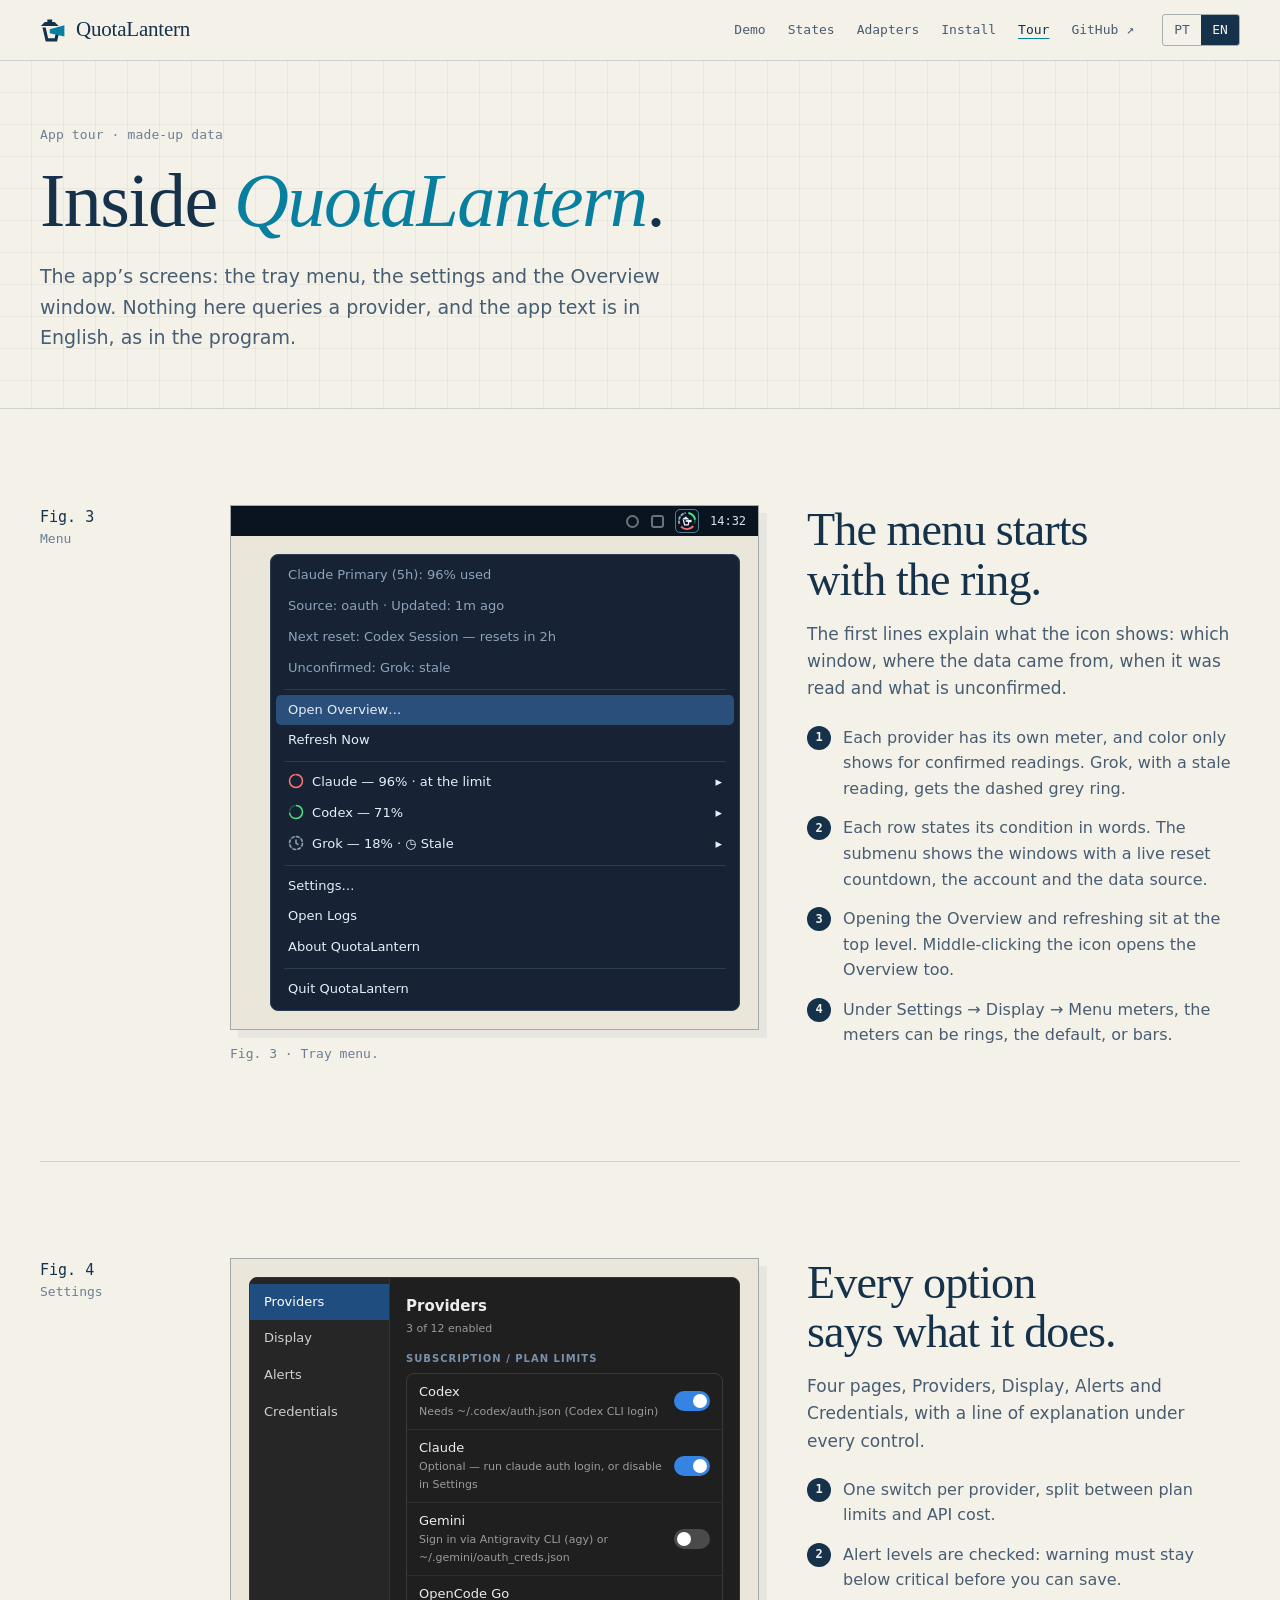
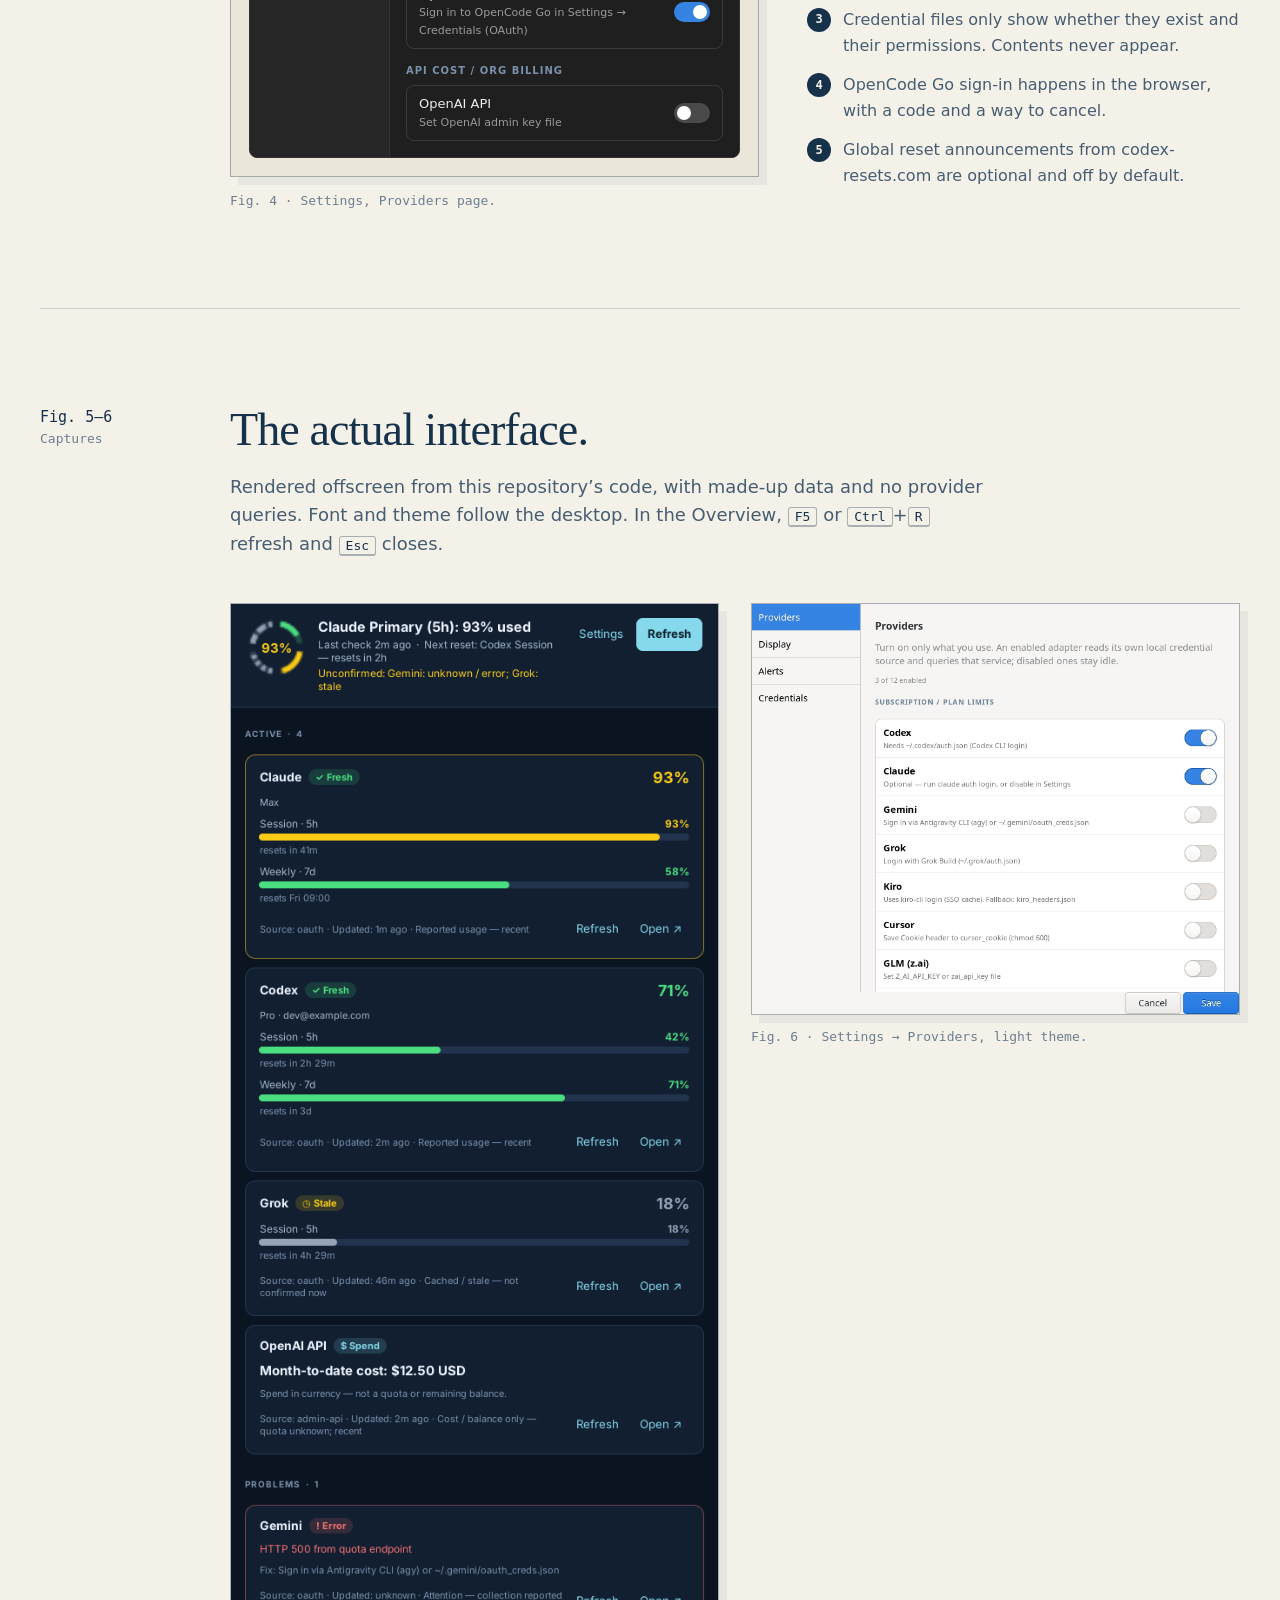
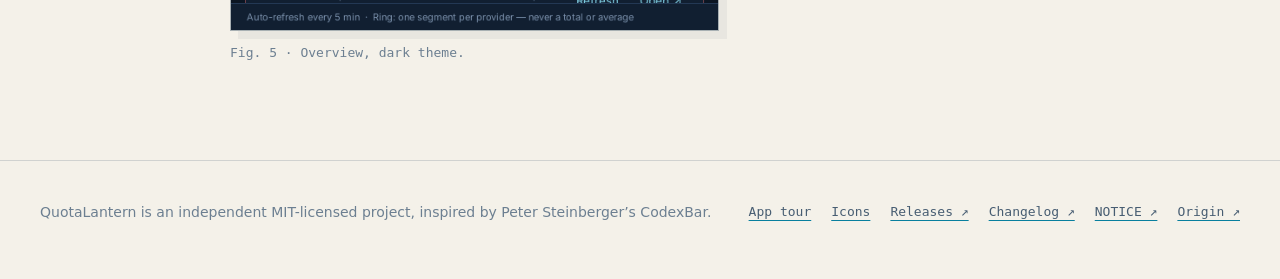
==== commit ae626405: "docs(site): segmented ring, new tray menu and meter choice The website described the single most-use" ====
--- a/site/dashboard.html
+++ b/site/dashboard.html
@@ -41,22 +41,19 @@
     <div class="figure-row">
       <figure>
         <div class="plate">
-          <div class="panel" aria-hidden="true"><span class="glyph round"></span><span class="glyph"></span><span class="tray-ring" data-static-ring="96,critical"></span><span>14:32</span></div>
+          <div class="panel" aria-hidden="true"><span class="glyph round"></span><span class="glyph"></span><span class="tray-ring" data-static-segments="71,ok;96,critical;none,stale"></span><span>14:32</span></div>
           <ul class="menu-mock" aria-hidden="true">
               <li class="dim">Claude Primary (5h): 96% used</li>
-              <li class="dim">Source: oauth · Updated: 1m ago · Reported usage — recent</li>
-              <li class="dim">Ring: one reported window; largest consumed fraction, not total quota.</li>
+              <li class="dim">Source: oauth · Updated: 1m ago</li>
+              <li class="dim">Next reset: Codex Session — resets in 2h</li>
               <li class="dim">Unconfirmed: Grok: stale</li>
-              <li class="dim">Next reset: Codex Session — resets in 2h  ·  Last check 1m ago</li>
               <li class="sep"></li>
               <li class="on">Open Overview…</li>
               <li>Refresh Now</li>
               <li class="sep"></li>
-              <li class="dim">At the limit · 1</li>
-              <li><span>🔴  Claude  96%  <span class="blk">███████░</span></span><span>▸</span></li>
-              <li class="dim">Active · 2</li>
-              <li><span>🟢  Codex  71%  <span class="blk">█████░░░</span></span><span>▸</span></li>
-              <li><span>⚪  Grok  18%  <span class="blk">█░░░░░░░</span>  · ◷ Stale</span><span>▸</span></li>
+              <li><span><span class="mi" data-static-ring="96,critical,app,plain"></span>Claude — 96% · at the limit</span><span>▸</span></li>
+              <li><span><span class="mi" data-static-ring="71,ok,app,plain"></span>Codex — 71%</span><span>▸</span></li>
+              <li><span><span class="mi" data-static-ring="none,stale,app,plain"></span>Grok — 18% · ◷ Stale</span><span>▸</span></li>
               <li class="sep"></li>
               <li>Settings…</li>
               <li>Open Logs</li>
@@ -71,9 +68,10 @@
         <h2 class="display" id="menu-title" data-pt="O menu começa pelo anel." data-en="The menu starts with the ring.">O menu começa pelo anel.</h2>
         <p data-pt="As primeiras linhas explicam o que o ícone mostra: qual janela, de onde veio o dado, quando foi lido e o que ficou sem confirmação." data-en="The first lines explain what the icon shows: which window, where the data came from, when it was read and what is unconfirmed.">As primeiras linhas explicam o que o ícone mostra: qual janela, de onde veio o dado, quando foi lido e o que ficou sem confirmação.</p>
         <ol class="points">
-            <li data-pt="Cor só para leituras confirmadas. O Grok, com leitura antiga, aparece em cinza." data-en="Color only for confirmed readings. Grok, with a stale reading, shows in grey.">Cor só para leituras confirmadas. O Grok, com leitura antiga, aparece em cinza.</li>
-            <li data-pt="Cada provedor abre um submenu com as janelas, o reset, a conta e a origem do dado." data-en="Each provider opens a submenu with its windows, reset, account and data source.">Cada provedor abre um submenu com as janelas, o reset, a conta e a origem do dado.</li>
-            <li data-pt="Abrir a Overview e atualizar ficam no primeiro nível, sem submenu." data-en="Opening the Overview and refreshing sit at the top level, no submenu.">Abrir a Overview e atualizar ficam no primeiro nível, sem submenu.</li>
+            <li data-pt="Cada provedor tem um medidor próprio, e cor só aparece em leitura confirmada. O Grok, com leitura antiga, fica com o anel cinza tracejado." data-en="Each provider has its own meter, and color only shows for confirmed readings. Grok, with a stale reading, gets the dashed grey ring.">Cada provedor tem um medidor próprio, e cor só aparece em leitura confirmada. O Grok, com leitura antiga, fica com o anel cinza tracejado.</li>
+            <li data-pt="Cada linha diz o estado em palavras. O submenu mostra as janelas com o reset em contagem regressiva, a conta e a origem do dado." data-en="Each row states its condition in words. The submenu shows the windows with a live reset countdown, the account and the data source.">Cada linha diz o estado em palavras. O submenu mostra as janelas com o reset em contagem regressiva, a conta e a origem do dado.</li>
+            <li data-pt="Abrir a Overview e atualizar ficam no primeiro nível. O clique do meio no ícone também abre a Overview." data-en="Opening the Overview and refreshing sit at the top level. Middle-clicking the icon opens the Overview too.">Abrir a Overview e atualizar ficam no primeiro nível. O clique do meio no ícone também abre a Overview.</li>
+            <li data-pt="Em Settings → Display → Menu meters, os medidores podem ser anéis, o padrão, ou barras." data-en="Under Settings → Display → Menu meters, the meters can be rings, the default, or bars.">Em Settings → Display → Menu meters, os medidores podem ser anéis, o padrão, ou barras.</li>
         </ol>
       </div>
     </div>
@@ -126,7 +124,7 @@
       </div>
       <div class="captures">
         <figure>
-          <img src="assets/screens/overview-dark.png" width="560" height="1180" loading="lazy" alt="Janela Overview no tema escuro: Claude a 93%, Codex a 71%, Grok com leitura antiga, gasto da OpenAI API e um erro do Gemini." data-pt-alt="Janela Overview no tema escuro: Claude a 93%, Codex a 71%, Grok com leitura antiga, gasto da OpenAI API e um erro do Gemini." data-en-alt="Overview window in the dark theme: Claude at 93%, Codex at 71%, Grok with a stale reading, OpenAI API spend and a Gemini error.">
+          <img src="assets/screens/overview-dark.png" width="560" height="1180" loading="lazy" alt="Janela Overview no tema escuro, com o anel dividido por provedor: Claude a 93%, Codex a 71%, Grok com leitura antiga, gasto da OpenAI API e um erro do Gemini." data-pt-alt="Janela Overview no tema escuro, com o anel dividido por provedor: Claude a 93%, Codex a 71%, Grok com leitura antiga, gasto da OpenAI API e um erro do Gemini." data-en-alt="Overview window in the dark theme, with the ring split per provider: Claude at 93%, Codex at 71%, Grok with a stale reading, OpenAI API spend and a Gemini error.">
           <figcaption class="caption" data-pt="Fig. 5 · Overview, tema escuro." data-en="Fig. 5 · Overview, dark theme.">Fig. 5 · Overview, tema escuro.</figcaption>
         </figure>
         <figure>
--- a/site/style.css
+++ b/site/style.css
@@ -258,7 +258,8 @@
 .menu-mock li.dim { color: #8ea2bb; }
 .menu-mock li.on { background: #2a4f7a; }
 .menu-mock li.sep { height: 1px; padding: 0; margin: 5px 8px; background: #2a3d55; }
-.menu-mock .blk { font-family: var(--mono); font-size: 12px; letter-spacing: -.03em; }
+.menu-mock .mi { display: inline-flex; width: 16px; height: 16px; margin-right: 8px; vertical-align: -3px; }
+.menu-mock .mi svg { width: 16px; height: 16px; }
 .settings-mock { display: grid; grid-template-columns: 140px 1fr; border-radius: 8px; overflow: hidden; background: #1f1f1f; border: 1px solid #333; color: #ececec; font-size: 13px; }
 .settings-mock nav { padding: 6px 0; background: #262626; border-right: 1px solid #333; }
 .settings-mock nav span { display: block; padding: 8px 14px; color: #cfcfcf; white-space: nowrap; }
